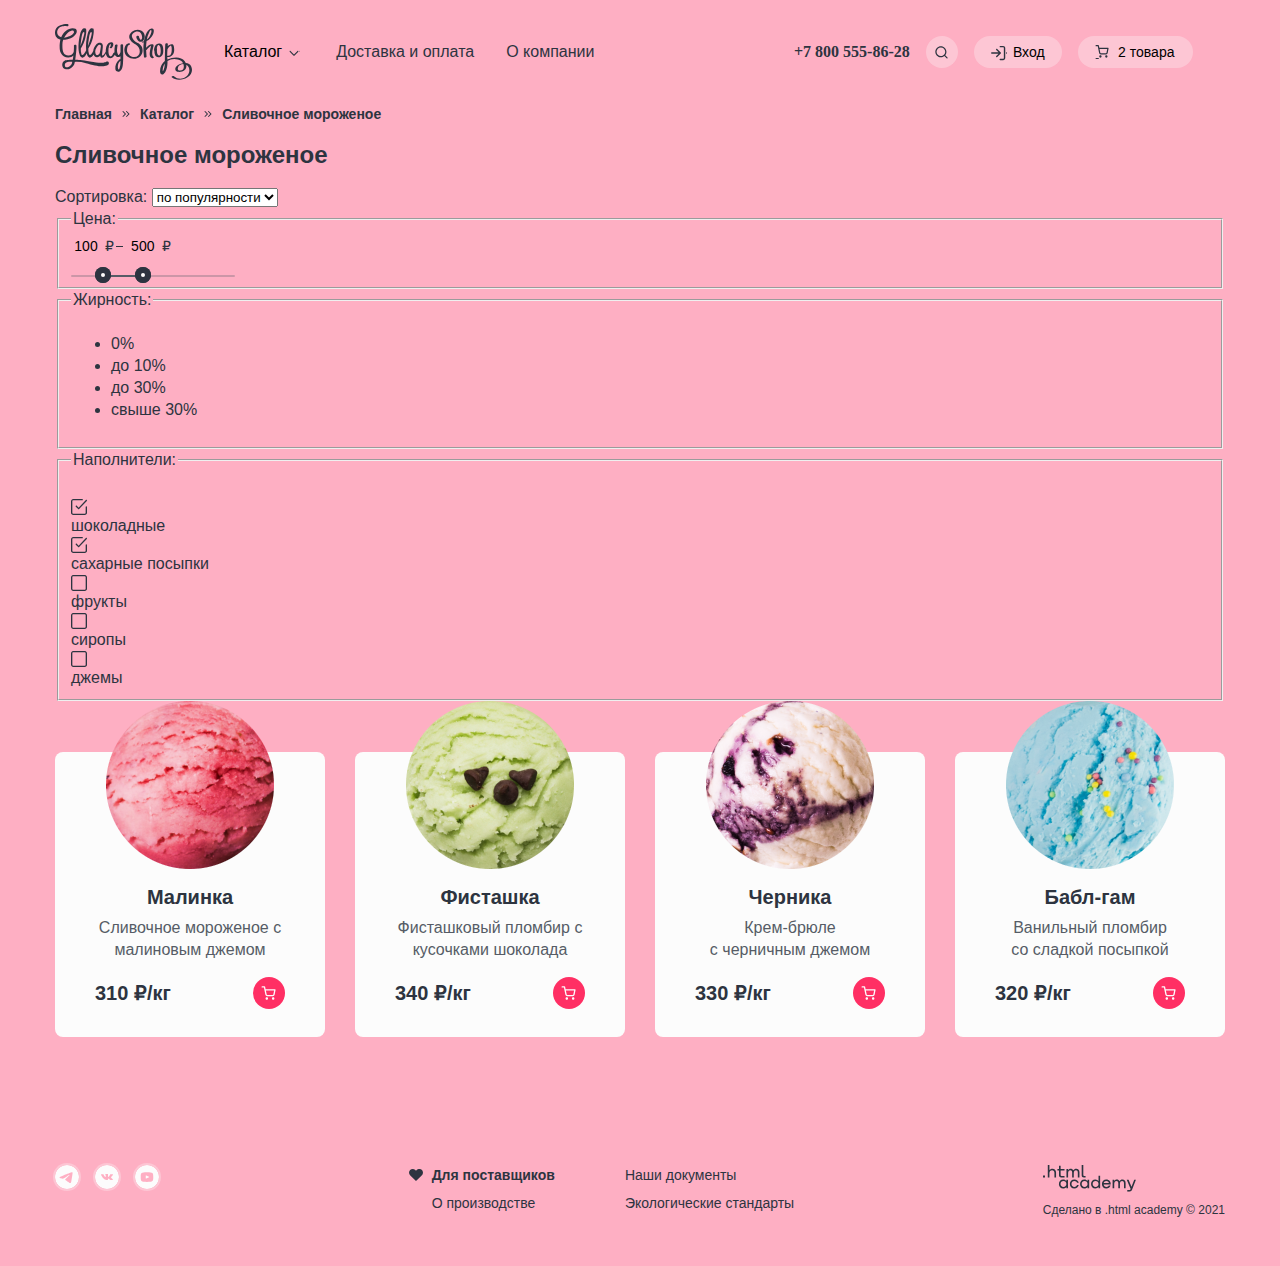
==== catalog.html @ fd3f973c "8.11.2023" ====
<!DOCTYPE html>
<html lang="ru">

  <head>
    <meta charset="utf-8">
    <meta name="viewport" content="width=device-width, initial-scale=1">
    <meta name="description" content="купить мороженое магазин мороженого">
    <meta name="keywords" content="купить мороженое в Санкт-Петербурге, купить мороженое онлайн">
    <link rel="stylesheet" href="./styles/styles.css">
    <link rel="icon" href="favicon.ico">
    <title>Gllacy Shop</title>
  </head>

  <body>
    <div class="page-container">
      <header class="page-header">
        <nav class="navigation">
          <a class="navigation-logo" href="index.html" aria-label="переход на главную страницу">
            <img class="logo-logo-image" src="./images/svg/logo.svg" width="137" height="56"
              alt="магазин мороженного Глейси.">
          </a>
          <ul class="navigation-list">
            <li class="navigation-item">
              <div class="catalog">
                <button class="button catalog-button" type="button">Каталог</button>
                <div class="popover-container catalog-container">
                  <h3 class="catalog-title">Новинки</h3>
                  <ul class="catalog-list">
                    <li class="catalog-item">
                      <a class="catalog-link" href="#">Сливочное</a>
                    </li>
                    <li class="catalog-item">
                      <a class="catalog-link" href="#">Щербеты</a>
                    </li>
                    <li class="catalog-item">
                      <a class="catalog-link" href="#">Фруктовый лед</a>
                    </li>
                    <li class="catalog-item">
                      <a class="catalog-link" href="#">Мелорин</a>
                    </li>
                  </ul>
                </div>
              </div>
            </li>
            <li class="navigation-item">
              <a class="navigation-link" href="#">Доставка и оплата</a>
            </li>
            <li class="navigation-item">
              <a class="navigation-link" href="#">О компании</a>
            </li>
          </ul>
        </nav>
        <div class="user-menu">
          <a class="user-phone-link" href="tel:+7800555-86-28">+7 800 555-86-28</a>
          <div class="user-item-search">
            <button class="button user-button-search" type="button" aria-label="Поиск"></button>
            <div class="popover-container search-container">
              <form class="search-form" action="https://echo.htmlacademy.ru/" method="get">
                <div class="search-form-wrapper">
                  <input class="search-input" type="search" name="search" placeholder="Поиск по сайту"
                    aria-label="Поиск по сайту" required>
                  <button class="button search-form-reset" type="reset"></button>
                </div>
              </form>
            </div>
          </div>
          <div class="user-item-login">
            <button class="button user-button-login" type="button" aria-label="Вход в личный кабинет">Вход</button>
            <div class="popover-container login-container">
              <h2 class="popover-title">Личный кабинет</h2>
              <form class="login-form" action="https://echo.htmlacademy.ru/" method="get">
                <input class="login-input login-mail" type="email" name="e-mail" placeholder="email@example.com"
                  aria-label="Адрес электронной почты" required>
                <input class="login-input login-password" type="password" name="password" aria-label="Введите пароль"
                  required>
                <button class="button button-primary is-loading" type="submit">Войти</button>
                <div class="login-link-wrapper">
                  <a class="login-link" href="#">Забыли пароль?</a>
                  <a class="login-link" href="#">Регистрация</a>
                </div>
              </form>
            </div>
          </div>
          <!--Для показа пустой корзины нужно заменить класс user-item-cart на user-item-cart-empty-->
          <div class="user-item-cart">
            <button class="button user-button-cart" type="button" aria-label="Корзина">2 товара</button>
            <div class="popover-container cart-container">
              <h2 class="popover-title">Корзина</h2>
              <ul class="cart-list">
                <li class="cart-item">
                  <a class="cart-link" href="#">
                    <img class="cart-image" src="./images/content/cart-malink.png" width="46" height="46"
                      alt="мороженое Малинка.">
                  </a>
                  <div class="product-wrapper">
                    <a class="cart-link" href="#">
                      <h3 class="cart-title">Малинка</h3>
                    </a>
                    <span class="cart-property">1 кг х 310 ₽</span>
                  </div>
                  <span class="cart-price">310 ₽</span>
                  <button class="button cart-button" type="button" aria-label="Удалить товар из корзины">
                    <img src="./images/svg/icon-cross.svg" width="16" height="16" alt="Удалить товар из корзины">
                  </button>
                </li>
                <li class="cart-item">
                  <a class="cart-link" href="#">
                    <img class="cart-image" src="./images/content/cart-babl-gam.png" width="46" height="46"
                      alt="мороженое Бабл-гам.">
                  </a>
                  <div class="product-wrapper">
                    <a class="cart-link" href="#">
                      <h3 class="cart-title">Бабл-гам</h3>
                    </a>
                    <span class="cart-property">1,5 кг х 320 ₽</span>
                  </div>
                  <span class="cart-price">480 ₽</span>
                  <button class="button cart-button" type="button" aria-label="Удалить товар из корзины">
                    <img src="./images/svg/icon-cross.svg" width="16" height="16" alt="Удалить товар из корзины">
                  </button>
                </li>
              </ul>
              <div class="cart-ordering-wrapper">
                <button class="button button-primary" type="submit">Оформить заказ</button>
                <span class="cart-price">Итого: 790 ₽</span>
              </div>
            </div>
            <div class="popover-container cart-container-empty">
              <h3 class="popover-title">Ваша корзина пока<br>пуста</h3>
            </div>
          </div>
        </div>
      </header>
      <main class="main-catalog">
        <h1 class="visually-hidden">Добро пожаловать в каталог интернет-магазинa натурального мороженного "Gllacy".</h1>
        <section class="page-head">
          <ol class="breadcrumbs">
            <li class="breadcrumbs-item">
              <a class="breadcrumbs-link" href="#">Главная</a>
            </li>
            <li class="breadcrumbs-item">
              <a class="breadcrumbs-link" href="#">Каталог</a>
            </li>
            <li class="breadcrumbs-item breadcrumbs-active">
              <a class="breadcrumbs-link" href="#">Сливочное мороженое</a>
            </li>
          </ol>
          <h2 class="head-title">Сливочное мороженое</h2>
        </section>
        <section class=" catalog-filter">
          <div class="sorting-container">
            <label>Сортировка:
              <select class="select-control" name="sorting" aria-label="Сортировка">
                <option value="popular">по популярности</option>
              </select>
            </label>
          </div>
          <form class="filter-form" action="https://echo.htmlacademy.ru" method="get">
            <fieldset class="catalog-filter-group">
              <legend class="catalog-filter-title">Цена:</legend>
              <div class="range-wrapper-inputs">
                <label class="catalog-filter-label">
                  <input class="range-input" type="number" value="100" name="min-price">
                  ₽
                </label>
                <label class="catalog-filter-label">
                  <input class="range-input" type="number" value="500" name="max-price">
                  ₽
                </label>
              </div>
              <div class="range">
                <div class="range-scale">
                  <div class="range-bar" style="left: 24px; width: 56px;">
                    <button class="range-toggle toggle-min" type="button">
                      <span class="visually-hidden">Изменить минимальную цену.</span>
                    </button>
                    <button class="range-toggle toggle-max" type="button">
                      <span class="visually-hidden">Изменить максимальную цену.</span>
                    </button>
                  </div>
                </div>
              </div>
            </fieldset>
            <fieldset class="catalog-filter-group">
              <legend class="catalog-filter-title">Жирность:</legend>
              <ul class="catalog-filter-list">
                <li class="catalog-filter-item">
                  <label class="control">
                    <input class="control-input visually-hidden" type="radio" name="fat content" value="0%" checked>
                    <span class="control-mark"></span>
                    <span class="control-label">0%</span>
                  </label>
                </li>
                <li class="catalog-filter-item">
                  <label class="control">
                    <input class="control-input visually-hidden" type="radio" name="fat content" value="0%" checked>
                    <span class="control-mark"></span>
                    <span class="control-label">до 10%</span>
                  </label>
                </li>
                <li class="catalog-filter-item">
                  <label class="control">
                    <input class="control-input visually-hidden" type="radio" name="fat content" value="0%" checked>
                    <span class="control-mark"></span>
                    <span class="control-label">до 30%</span>
                  </label>
                </li>
                <li class="catalog-filter-item">
                  <label class="control">
                    <input class="control-input visually-hidden" type="radio" name="fat content" value="0%" checked>
                    <span class="control-mark"></span>
                    <span class="control-label">свыше 30%</span>
                  </label>
                </li>
              </ul>
            </fieldset>
            <fieldset class="catalog-filter-group">
              <legend class="catalog-filter-title">Наполнители:</legend>
              <label clacc="chek">
                <input class="chek-input" type="checkbox" name="fillers" value="chocolate" checked></itput>
                <span class="chek-box"></span>
                шоколадные
              </label>
              <label clacc="chek">
                <input class="chek-input" type="checkbox" name="fillers" value="sugar sprinkles" checked></itput>
                <span class="chek-box"></span>
                сахарные посыпки
              </label>
              <label clacc="chek">
                <input class="chek-input" type="checkbox" name="fillers" value="fruits"></itput>
                <span class="chek-box"></span>
                фрукты
              </label>
              <label clacc="chek">
                <input class="chek-input" type="checkbox" name="fillers" value="syrups"></itput>
                <span class="chek-box"></span>
                сиропы
              </label>
              <label clacc="chek">
                <input class="chek-input" type="checkbox" name="fillers" value="jams"></itput>
                <span class="chek-box"></span>
                джемы
              </label>
            </fieldset>
          </form>
        </section>
        <section class="goods section-main">
          <h2 class="visually-hidden">Попробуйте вкусы нашего мороженого</h2>
          <ul class="goods-list">
            <li class="goods-item">
              <img class="goods-img" src="./images/content/goods/goods-malinka.png" width="168" height="168"
                alt="Мороженое с малиновым джемом">
              <h3 class="goods-title">Малинка</h3>
              <p class="goods-description">Сливочное мороженое с малиновым джемом</p>
              <div class="cards-price-wrapper">
                <span class="cards-price">310 ₽/кг</span>
                <button class="button button-cards"></button>
              </div>
            </li>
            <li class="goods-item">
              <img class="goods-img" src="./images/content/goods/goods-fistashka.png" alt="мороженое Фисташка">
              <h3 class="goods-title">Фисташка</h3>
              <p class="goods-description">Фисташковый пломбир с кусочками шоколада</p>
              <div class="cards-price-wrapper">
                <span class="cards-price">340 ₽/кг</span>
                <button class="button button-cards"></button>
              </div>
            </li>
            <li class="goods-item">
              <img class="goods-img" src="./images/content/goods/goods-сhernika.png" width="168" height="168"
                alt="мороженое с черничным джемом">
              <h3 class="goods-title">Черника</h3>
              <p class="goods-description">Крем-брюле с&nbsp;черничным джемом</p>
              <div class="cards-price-wrapper">
                <span class="cards-price">330 ₽/кг</span>
                <button class="button button-cards"></button>
              </div>
            </li>
            <li class="goods-item">
              <img class="goods-img" src="./images/content/goods/goods-babl-gam.png" width="168" height="168"
                alt="Мороженое  Бабл-гам">
              <h3 class="goods-title">Бабл-гам</h3>
              <p class="goods-description">Ванильный пломбир со&nbsp;сладкой посыпкой</p>
              <div class="cards-price-wrapper">
                <span class="cards-price">320 ₽/кг</span>
                <button class="button button-cards"></button>
              </div>
            </li>
          </ul>
        </section>
      </main>
      <footer class="page-footer">
        <ul class="slider-socials-list socials">
          <li class="slider-socials-item">
            <a class="socials-link socials-link-tg" href="https://t.me/htmlacademy" aria-label="Наш телеграмм"></a>
          </li>
          <li class="slider-socials-item">
            <a class="socials-link socials-link-vk" href="https://vk.com/htmlacademy" aria-label="Вконтакте"></a>
          </li>
          <li class="slider-socials-item">
            <a class="socials-link socials-link-yt" href="https://www.youtube.com/user/htmlacademyru"
              aria-label="Ютуб"></a>
          </li>
        </ul>
        <div class="footer-menu">
          <h3 class="footer-menu-title">Для поставщиков</h3>
          <a class="footer-menu-link" href="#">Наши документы</a>
          <a class="footer-menu-link" href="#">О производстве</a>
          <a class="footer-menu-link" href="#">Экологические стандарты</a>
        </div>
        <div class="development">
          <a class="development-logo-link" href="#">
            <img src="./images/svg/logo-htmlacademy.svg" width="93" height="27" alt="Сделано в html academy">
          </a>
          <span class="development-text">Сделано в .html academy © 2021</span>
        </div>
      </footer>
    </div>
    <script src="./js/index.js"></script>
  </body>

</html>
---- styles/styles.css ----
@font-face {
 font-family: "Inter";
 font-style: normal;
 font-weight: 400;
 src: url("../fonts/inter-400.woff2") format("woff2");
 font-display: swap;
}

@font-face {
 font-family: "Inter";
 font-style: normal;
 font-weight: 700;
 src: url("../fonts/inter-700.woff2") format("woff2");
 font-display: swap;
}

@font-face {
 font-family: "Inter";
 font-style: normal;
 font-weight: 900;
 src: url("../fonts/inter-900.woff2") format("woff2");
 font-display: swap;
}

html {
 height: 100%;
}

*,
*::before,
*::after {
  box-sizing: border-box;
}

.visually-hidden {
  position: absolute;
  width: 1px;
  height: 1px;
  margin: -1px;
  border: 0;
  padding: 0;
  white-space: nowrap;
  clip-path: inset(100%);
  clip: rect(0 0 0 0);
  overflow: hidden;
}

body {
 margin: 0;
 display: flex;
 flex-direction: column;
 min-height: 100%;
 font-family: "Inter", sans-serif;
 font-size: 16px;
 line-height: 22px;
 background-color: #feafc3;
 color: #2d3440;
}

.page-container {
  flex-grow: 1;
  width: 1170px;
  margin: 0 auto;
}

.button {
  background-color: transparent;
  border: none;
  padding: 0;
  font-family: inherit;
  cursor: pointer;
  text-decoration: none;
}

.button-primary {
  display: block;
  font-size: 16px;
  font-weight: 700;
  line-height: 20px;
  color:#FCFCFC;
  text-align: center;
  padding: 12px 32px;
  outline: 4px solid rgba(255,47,100,0.30);
  border-radius: 26px;
  background-color: #FF2F64;
  transition: color 0.3s ease, background-color 0.3s ease, outline 0.3s ease;
}

.button-primary:hover {
  color: #2D3440;
  background-color: #fcfcfc;
  outline: 4px solid#FF2F64;
}

.button-primary:focus {
  color: #FCFCFC;
  background-color: #FF2F64;
  outline: 2px solid#2d3440;

}

.button-primary:active {
  color: #FCFCFC;
  background-color: #FEAFC3;
  outline: 2px solid#2d3440;
}

.button-primary:disabled {
  cursor: default;
  color: #565C66;
  background-color: #B9B9B9;
  outline: 4px solid rgba(185, 185, 185, 0.30);
}

.button.is-loading {
  display: flex;
  align-items: center;
  gap: 8px;
}

.button-primary.is-loading::after {
  content: "";
  display: block;
  width: 14px;
  height: 14px;
  border: 2px solid rgba(252, 252, 252, 0.25);
  border-bottom-color: white;
  border-radius: 50%;
  animation-name: loader;
  animation-duration: 1s;
  animation-iteration-count: infinite;
  animation-timing-function: linear;
}

@keyframes loader {
  0% {
    transform: rotate(0deg);
  }

  100% {
    transform: rotate(360deg);
  }
}

.button-secondary {
  display: inline-flex;
  font-size: 16px;
  font-weight: 700;
  line-height: 20px;
  color: rgba(45, 52, 64, 1);
  text-align: center;
  padding: 12px 32px;
  outline: 4px solid rgba(252, 252, 252, 0.40);
  border-radius: 26px;
  background-color: #fcfcfc;
  transition: background-color 0.3s ease, outline 0.3s ease, color 0.3s ease;
}

.button-secondary:hover {
  background-color: rgba(252, 252, 252, 0.40);
  outline: 4px solid #fcfcfc;
}

.button-secondary:focus {
  background-color: rgba(252, 252, 252, 0.50);
  outline: 2px solid #2D3440;
}

.button-secondary:active {
  color: #2D3440;
  background-color: #FCFCFC;
  outline: 2px solid #2D3440;
}

.button-secondary:disabled {
  color: #B9B9B9;
  background-color: #E7E7E7;
  outline: 4px solid rgba(252, 252, 252, 0.40);
}

.button-secondary.is-loading::after {
  content: "";
  display: block;
  width: 14px;
  height: 14px;
  border: 2px solid rgba(36, 36, 36, 0.24);
  border-bottom-color: #242424;
  border-radius: 50%;
  animation-name: loader;
  animation-duration: 1s;
  animation-iteration-count: infinite;
  animation-timing-function: linear;
}

.form-input {
  padding: 16px 14px;
  font-size: 16px;
  font-family: "Inter", sans-serif;
  line-height: 20px;
  border: none;
  box-shadow: 0 0 0 1px #B9B9B9;
  border-radius: 4px;
  background-color: #ffffff;
}

.form-input::placeholder {
  color: #B9B9B9;
  opacity: 1;
}

.form-input:hover {
  box-shadow: 0 0 0 1px #2d3440;
}

.form-input:focus {
  box-shadow: 0 0 0 2px #2d3440;
  outline: none;
}

.form-input:desablet {
  box-shadow: 0 0 0 2px #b9b9b9;
  background-color: #e7e7e7;
}

.is-invalid.form-input {
  box-shadow: 0 0 0 1px #ea5454;
}

.is-invalid.form-input:hover {
  box-shadow: 0 0 0 2px #ea5454;
}

/*шапка*/

.page-header {
  display: flex;
  justify-content: space-between;
  gap: 40px;
  align-items: center;
  padding: 24px 0;

}

/*навигация*/

.navigation {
  display: flex;
  align-items: center;
}

.navigation-logo {
  display: flex;
  margin-right: 16px;
  transition: opacity 0.3s ease;
}

.navigation-logo:hover {
  opacity: 0.6;
}

.navigation-logo:focus-visible {
  opacity: 0.6;
}

.navigation-logo:active {
  opacity: 0.3;
}

.navigation-list {
 margin: 0;
 padding: 0;
 list-style-type: none;
 display: flex;
 flex-wrap: wrap;
 min-width: 460px;

}

.navigation-link {
 display: flex;
 padding: 8px 16px;
 border-radius: 30px;
 line-height: 20px;
 text-decoration: none;
 color: #2d3440;
 transition: background-color 0.3s ease;
}

.navigation-link:hover,
.catalog-button:hover {
  background-color: rgba(252, 252, 252, 0.5);
}

.navigation-link:active,
.catalog-button:active {
  background-color: #fcfcfc;
}

.navigation-link:focus-visible,
.catalog-button:focus-visible {
  background-color: rgba(252, 252, 252, 0.5);
  box-shadow: inset 0 0 0 2px #2D3440;
  outline: none;
}

/*пользовательское меню*/

.user-menu {
  display: flex;
  flex-wrap: wrap;
  gap: 16px;
  align-items: center;
  min-width: 431px;
}

.user-phone-link {
 padding: 6px 0 6px 0;
 font-family: 'Inter';
 font-style: normal;
 font-weight: 700;
 font-size: 16px;
 line-height: 20px;
 color: #2d3440;
 text-decoration: none;
 transition: opacity 0.3s ease;
}

.user-phone-link:hover {
  opacity: 0.6;
}

.user-phone-link:focus-visible {
  opacity: 0.6;
}

.user-phone-link:active {
  opacity: 0.3;
}

/*состояния кнопок в шапке*/

.user-button-search:hover,
.user-button-login:hover,
.user-button-cart:hover {
  background-color: rgba(252, 252, 252, 0.5);
}

.user-button-search:focus-visible,
.user-button-login:focus-visible,
.user-button-cart:focus-visible {
  outline: none;
  background-color: #fcfcfc;
}

.user-button-search:active,
.user-button-login:active,
.user-button-cart:active {
  background-color: rgba(252, 252, 252, 0.5);
  box-shadow: inset 0 0 0 2px #2d3440;
}

/*каталог*/

.catalog-button {
  font-weight: 400;
  font-size: 16px;
  line-height: 20px;
  padding: 8px 38px 8px 16px;
  position: relative;
  border-radius: 30px;
  transition: background-color 0.3s ease, color 0.3s ease, opacity 0.3s ease;
}

.catalog-button::after {
  content: "";
  width: 11px;
  height: 6px;
  margin-left: 8px;
  position: absolute;
  mask: url("../images/svg/icon-arrow.svg");
  -webkit-mask: url("../images/svg/icon-arrow.svg");
  mask-size: contain;
  -webkit-mask-size: contain;
  background-color: #2d3440;
  top: 16px;
  right: 20px;
  transition: background-color 0.3s ease, transform 0.3s ease;
}

.catalog:focus-within .catalog-container {
  display: block;
}

.catalog:focus-within .catalog-button:not(:focus-visible) {
  background-color: #ff4a78;
  color: #fcfcfc;
}

.catalog:focus-within .catalog-button:not(:focus-visible):hover {
  opacity: 0.6;
}

.catalog:focus-within .catalog-button:not(:focus-visible)::after {
  background-color: #fcfcfc;
}

.catalog:focus-within .catalog-button::after {
  transform: rotate(180deg);
}

.catalog-container {
  min-width: 135px;
  padding: 8px 0 8px 0;
  display: flex;
  flex-direction: column;
  left: 0;
}

.catalog-list {
  margin: 0;
  margin-top: 4px;
  list-style-type: none;
  padding: 0;

}

.catalog-title {
  display: flex;
  margin: 0 16px;
  padding: 8px 0 12px 0;
  border-bottom: 1px solid #B9B9B9;
  font-size: 14px;
  font-weight: 700;
  line-height: 20px;
}

.catalog-link {
  display: block;
  font-size: 14px;
  line-height: 20px;
  color: #2d3440;
  text-decoration: none;
  padding: 6px 14px;
  transition: background-color 0.3s ease;
}

.catalog-link:hover {
  background-color: #FFCBD8;
}

.catalog-link:active {
  background-color: #f7799f;
}

.catalog-link.current {
  background-color: #FF4A78;
}


/*поповер*/

.catalog,
.user-item-search,
.user-item-login,
.user-item-cart {
  position: relative;
}

.popover-container {
  display: none;
  position: absolute;
  right: 0;
  bottom: 0;
  transform: translateY(calc(100% + 8px));
  background-color: #fcfcfc;
  border-radius: 4px;
  box-shadow: 0 8px 16px rgba(45, 52, 64, 0.12);
  z-index: 2;
}

.popover-title {
 font-weight: 700;
 font-size: 24px;
 line-height: 30px;
 margin: 0;
 margin-bottom: 32px;
 grid-area: title;
}

/*поиск*/

.search-container {
  min-width: 356px;
  padding: 24px 16px;
}

.user-button-search {
  min-width: 32px;
  min-height: 32px;
  display: flex;
  align-items: center;
  justify-content: center;
  border-radius: 27px;
  padding: 8px;
  background-color: rgba(252, 252, 252, 0.3);
  position: relative;
  transition: background-color 0.3s ease;
}

.user-button-search::after {
  content: "";
  width: 13px;
  height: 13px;
  position: absolute;
  mask: url("../images/svg/icon-search.svg");
  -webkit-mask: url("../images/svg/icon-search.svg");
  mask-size: contain;
  -webkit-mask-size: contain;
  background-color: #2d3440;
  transition: background-color 0.3s ease;
}

.user-item-search:focus-within .search-container {
  display: block;
}

.user-item-search:focus-within .user-button-search:not(:focus-visible) {
  background-color: #ff4a78;
}

.user-item-search:focus-within .user-button-search:not(:focus-visible)::after {
  background-color: #fcfcfc;
}

.search-input {
  width: 324px;
  padding: 16px 14px;
  font-size: 16px;
  font-family: "Inter", sans-serif;
  line-height: 20px;
  border: 1px solid #B9B9B9;
  border-radius: 4px;
  background-color: #ffffff;
}

.search-input::placeholder {
  color: #B9B9B9;
  opacity: 1;
}

.search-input::-webkit-search-decoration,
.search-input::-webkit-search-cancel-button,
.search-input::-webkit-search-results-button,
.search-input::-webkit-search-results-decoration {
  display: none;
}

.search-form-wrapper {
  position: relative;
}

.search-form-reset {
  position: absolute;
  transform: translateY(-50%);
  top: 50%;
  right: 13px;
  width: 16px;
  height: 16px;
  background-image: url("../images/svg/icon-cross.svg");
  background-position: center;
  background-repeat: no-repeat;
}

.search-form-reset:hover {
  opacity: 0.6;
}

/*личный кабинет*/

.login-container {
  padding: 48px;
  padding-top: 52px;
  min-width: 420px;
}

.login-link {
 font-family: 'Inter';
 font-style: normal;
 font-weight: 400;
 font-size: 14px;
 line-height: 20px;
 color: #2d3440;
 text-decoration: solid #2d3440;
}

.user-button-login {
  width: 88px;
  padding: 6px 16px 6px 38px;
  background-color: rgba(252, 252, 252, 0.3);
  border-radius: 30px;
  font-size: 14px;
  line-height: 20px;
  position: relative;
  transition: background-color 0.3s ease, color 0.3s ease;
  grid-area: button;
}

.user-button-login::before {
  content: "";
  width: 16px;
  height: 16px;
  margin-right: 6px;
  position: absolute;
  top: 9px;
  left: 17px;
  mask: url("../images/svg/icon-login.svg");
  -webkit-mask: url("../images/svg/icon-login.svg") ;
  mask-size: contain;
  -webkit-mask-size: contain;
  background-color: #2d3440;
  transition: background-color 0.3s ease;
}

.user-item-login:focus-within .login-container {
  display: block;
}

.user-item-login:focus-within .user-button-login:not(:focus-visible) {
  background-color: #ff4a78;
  color: #fcfcfc;
}

.user-item-login:focus-within .user-button-login:not(:focus-visible)::before {
  background-color: #fcfcfc;
}

.login-form {
  display: flex;
  flex-wrap: wrap;
}

.login-input {
  width: 324px;
  padding: 16px 14px;
  font-size: 16px;
  font-family: "Inter", sans-serif;
  line-height: 20px;
  border: 1px solid #B9B9B9;
  border-radius: 4px;
  background-color: #ffffff;
}

.login-link-wrapper {
  display: flex;
  flex-direction: column;
  gap: 4px;
  margin-left: 23px;
}

.login-mail {
  margin-bottom: 16px;
}

.login-password {
  margin-bottom: 32px;
}

/*корзина*/

.cart-container {
  min-width: 441px;
  padding: 48px;
}

.cart-list {
  padding: 0;
  margin: 0;
  margin-bottom: 32px;
  list-style-type: none;
  display: flex;
  flex-direction: column;
  gap: 24px;
}

.cart-item {
  display: flex;
  align-items: center;
  gap: 16px;
}

.cart-link {
  text-decoration: none;
}

.cart-title {
  color: #2D3440;
  font-size: 18px;
  font-weight: 700;
  line-height: 22px;
  margin: 0;
}

.product-wrapper {
  display: flex;
  flex-direction: column;
  gap: 4px;
}

.cart-property {
  font-size: 14px;
  line-height: 20px;
  color: #B9B9B9;
}

.cart-price {
  font-size: 18px;
  font-weight: 700;
  line-height: 22px;
  color: #2D3440;
  margin-left: auto;
}

.cart-button {
  margin-left: auto;
}

.cart-ordering-wrapper {
  display: flex;
  gap: 30px;
  align-items: baseline;
  padding-top: 32px;
  border-top: 1px solid#E7E7E7;
}

.user-button-cart {
  width: 115px;
  padding: 6px 16px 6px 38px;
  background-color: rgba(252, 252, 252, 0.3);
  border-radius: 30px;
  font-size: 14px;
  line-height: 20px;
  position: relative;
  transition: background-color 0.3s ease, color 0.3s ease;
}

.user-button-cart::before {
  content: "";
  width: 14px;
  height: 14px;
  margin-right: 6px;
  position: absolute;
  top: 9px;
  left: 17px;
  mask: url("../images/svg/icon-cart.svg");
  -webkit-mask: url("../images/svg/icon-cart.svg");
  mask-size: contain;
  -webkit-mask-size: contain;
  background-color: #2d3440;
  transition: background-color 0.3s ease;
}

.user-item-cart:focus-within .cart-container {
  display: block;
}

.user-item-cart:focus-within .user-button-cart:not(:focus-visible) {
  background-color: #ff4a78;
  color: #fcfcfc;
}

.user-item-cart:focus-within .user-button-cart:not(:focus-visible)::before {
  background-color: #fcfcfc;
}

 /*корзина пуста*/

.cart-container-empty {
  width: 288px;
  padding: 40px 20px;
  text-align: center;

}

.user-item-cart-empty:focus-within .cart-container-empty {
  display: block;
}

.user-item-cart-empty:focus-within .user-button-cart:not(:focus-visible) {
  background-color: #ff4a78;
  color: #fcfcfc;
}

.user-item-cart-empty:focus-within .user-button-cart:not(:focus-visible)::before {
  background-color: #fcfcfc;
}

/* слайдер */

.section-main {
  margin-bottom: 80px;
}

.slider {
  position: relative;
}

.slider-controls-list {
  margin: 0;
  padding: 0;
  list-style-type: none;
  position: absolute;
  top: 250px;
  left: 513px;
  display: flex;
  justify-content: space-between;
  width: 350px;
}

.button-control {
  display: flex;
  align-items: center;
  justify-content: center;
  width: 40px;
  height: 40px;
  border: 2px solid #fcfcfc;
  border-radius: 50%;
  background-color: rgba(252, 252, 252, 0.30);
  position: relative;
  transition: background-color 0.3s ease, border-color 0.3s ease;
}

.button-control-right::after,
.button-control-left::after {
  position: absolute;
  content: "";
  width: 16px;
  height: 16px;
  mask: url("../images/svg/arrow-right.svg");
  -webkit-mask: url("../images/svg/arrow-right.svg");
  background-color: #FCFCFC;
  transition: background-color 0.3s ease;
}


.button-control-left::after {
  transform: rotate(180deg);
}

.button-control:hover {
  background-color: #fcfcfc;
}

.button-control:hover::after {
  background-color: #2d3440;
}

.button-control:focus-visible {
  background-color: rgba(252, 252, 252, 0.30);
  border-color: #2d3440;
  outline: none;
}

.button-control:focus-visible::after {
  background-color: #2d3440;
}

.button-control:active {
  background-color: rgba(252, 252, 252, 0.50);
  border-color: rgba(252, 252, 252, 0.50);
}

.button-control:active::after {
  background-color: #2d3440;
}

.button-control:disabled {
  background-color: rgba(252, 252, 252, 0.30);
  opacity: 0.4;
  pointer-events: none;
}


.slider-list {
  margin: 0;
  padding: 0;
  list-style-type: none;
  display: flex;
  gap: 40px;
  overflow: hidden;
}

.slider-item {
  width: 100px;
  display: grid;
  opacity: 0.4;
  flex-shrink: 0;
}


.is-active.slider-item {
  grid-template-columns: 525px 327px;
  width: 852px;
  order: -1;
  opacity: 1;

}

.slider-content {
  padding: 136px 23px 126px 70px;
  display: none;
}

.is-active .slider-content {
  display: block;
}

.slider-title {
  margin: 0;
  margin-bottom: 24px;
  font-size: 36px;
  font-weight: 900;
  line-height: 46px;
}

.slider-text {
  margin: 0;
  margin-bottom: 48px;
}

.slider-image {
  position: relative;
  align-self: center;
  display: flex;
}

.is-active .slider-image {
  align-self: flex-start;

}

.slider-image img {
  max-width: 100%;
  height: auto;
}

.is-active .slider-image img {
  max-width: 100%;
  height: 507px;
}

.slider-image::before {
  position: absolute;
  top: 50%;
  left: 50%;
  transform: translate(-50%, -50%);
  content: "";
  width: 100px;
  height: 100px;
  border-radius: 50%;
  background-color: rgba(252, 252, 252, 0.3);
  z-index: -1;
}

.is-active .slider-image::before {
  width: 312px;
  height: 312px;
}

.slider-footer {
  display: flex;
  justify-content: space-between;
}

.slider-socials-list {
  margin: 0;
  padding: 0;
  list-style-type: none;
  display: flex;
  flex-wrap: wrap;
  gap: 10px 16px;
  width: 104px;
}

.socials-link {
  display: flex;
  border-radius: 50%;
  align-items: center;
  justify-content: center;
  width: 24px;
  height: 24px;
  position: relative;
  box-shadow: 0 0 0 2px rgba(252, 252, 252, 0.30);
  transition: box-shadov 0.3s ease, opacity 0.3s ease;
}

.socials-link:focus-visible {
  outline: none;
  box-shadow: 0 0 0 2px #2d3440;
}

.socials-link:active {
  opacity: 0.4;
}

.socials-link::after {
  position: absolute;
  border-radius: 50%;
  content: "";
  width: 22px;
  height: 22px;
  background-color: #2d3440;
  z-index: -1;
  opacity: 0;
  transition: opacity 0.3s ease;
}

.socials-link:hover::after {
  opacity: 1;
}

.socials-link:focus-visible::after {
  opacity: 1;
}

.socials-link:active::after {
  opacity: 0.4;
}


.socials-link::before {
  position: absolute;
  content: "";
  width: 24px;
  height: 24px;
  background-position: center;
  border-radius: 50%;
}

.socials-link-tg::before {
  background-image: url("../images/social/icon-tg.svg");
}

.socials-link-vk::before {
  background-image: url("../images/social/icon-vk.svg");
}

.socials-link-yt::before {
  background-image: url("../images/social/icon-yt.svg ");
}

.pagination-list {
  margin: 0;
  padding: 0;
  list-style-type: none;
  min-width: 52px;
  display: flex;
  gap: 8px;
}

.button-pagination {
  width: 12px;
  height: 12px;
  border-radius: 50%;
  background-color: rgba(252, 252, 252, 0.3);
  box-shadow: inset 0 0 0 1px transparent;
  transition: box-shadow 0.3s ease, background-color 0.3s ease;
}

.button-pagination:hover {
  box-shadow: inset 0 0 0 1px #fcfcfc;
}

.button-pagination:focus-visible {
  box-shadow: inset 0 0 0 1px #2D3440;
  outline: none;
}

.button-pagination:active {
  background-color: rgba(252, 252, 252, 0.5);
  box-shadow: inset 0 0 0 1px rgba(252, 252, 252, 0.5);
}


.button-pagination-current {
  background-color: rgba(252, 252, 252, 1);
  box-shadow: inset 0 0 0 1px rgba(252, 252, 252, 1);
}

/*banners*/

.banners {
  margin-bottom: 80px;
}

.section-title {
  font-size: 32px;
  font-weight: 900;
  line-height: 46px;
  text-align: center;
  margin: 0;
  margin-bottom: 55px;
}

.banners-list {
  margin: 0;
  padding: 0;
  list-style-type: none;
  display: grid;
  grid-template-columns: 1fr 1fr;
  gap: 30px;
}

.banners-item {
  display: flex;
  flex-direction: column;
  align-items: flex-start;
  gap: 28px;
  border-radius: 16px;
  background-color: #F79;
  padding: 36px 220px 36px 36px;
  position: relative;
}

.banners-title {
  margin: 0;
}

.banners-description {
  margin: 0;
}

.banners-link {
  margin-top: auto;

}

.banners-image-self {
  position: absolute;
  bottom: 0;
  right: 0;

}

/*goods*/

.goods {
  margin-bottom: 80px;
}

.goods-list {
  list-style-type: none;
  margin: 0;
  padding: 0;
  display: grid;
  grid-template-columns: repeat(4, 1fr);
  column-gap: 30px;
  row-gap: 40px;
}

.goods-item {
  display: flex;
  flex-direction: column;
  align-items: center;
  position: relative;
  z-index: 1;
  border-radius: 8px;
  padding: 0 40px 28px 40px;
}

.goods-item::before {
  content: "";
  width: 100%;
  height: calc(100% - 51px);
  background-color: #fcfcfc;
  position: absolute;
  left: 0;
  bottom: 0;
  z-index: -1;
  border-radius: 8px;
}

.goods-img {
  margin-bottom: 16px;
}

.goods-title {
  font-size: 20px;
  font-weight: 700;
  line-height: 24px;
  text-align: center;
  margin: 0;
  margin-bottom: 8px;
}

.goods-description {
  margin: 0;
  margin-bottom: 16px;
  color: #565C66;
  text-align: center;
}

.cards-price-wrapper {
  display: flex;
  align-items: center;
  justify-content: space-between;
  width: 100%;
  margin-top: auto;
  gap: 20px;
}

.cards-price {
  font-size: 20px;
  font-weight: 700;
  line-height: 24px;
}

.button-cards {
  min-width: 32px;
  min-height: 32px;
  display: flex;
  align-items: center;
  justify-content: center;
  border-radius: 26px;
  background-color: #FF2F64;
  box-shadow: inset 0 0 0 2px transparent;
  position: relative;
  transition: background-color 0.3s ease, box-shadow 0.3s ease;
}

.button-cards::after {
  position: absolute;
  content: "";
  width: 16px;
  height: 16px;
  mask: url("../images/svg/button-cart.svg");
  -webkit-mask: url("../images/svg/button-cart.svg");
  mask-size: contain;
  -webkit-mask-size: contain;
  background-color: #fcfcfc;
  transition: background-color 0.3s ease;
}

.button-cards:hover {
  background-color: rgba(252, 252, 252, 0.30);
  box-shadow: inset 0 0 0 2px #ff2f64;
}

.button-cards:hover::after,
.button-cards:active::after {
  background-color: #2d3440;
}

.button-cards:focus-visible {
  background-color: #ff2f64;
  box-shadow: inset 0 0 0 2px #2d3440;
  outline: none;
}

.button-cards:active {
  box-shadow: inset 0 0 0 2px #ff2f64;
  background-color: #FFCBD8;
}

.button-cards:disabled {
  background-color: #B9B9B9;
  pointer-events: none;
}

.button-cards:disabled::after {
  background-color: #565C66;
}

/*about*/

.about {
  background-image: url("../images/background/about.png");
  padding: 24px;
  background-size: cover;
  background-repeat: no-repeat;
  border-radius: 16px;
}

.about-wrapper {
  padding: 56px 40px;
  border-radius: 16px;
  background-color: #ffffff;
}

.about-list {
  width: 100%;
  margin: 0;
  padding: 0;
  list-style-type: none;
  display: grid;
  grid-template-columns: 1fr 1fr;
  column-gap: 32px;
  row-gap: 40px;
}

@media (max-width: 767px){
  .about-list {
    grid-template-columns: 1fr;
  }
}

.about-item {
  display: grid;
  grid-template-columns: 48px 1fr;
  gap: 16px;
}

.about-description {
  display: block;
  margin: 0;
  color: #565C66;
  font-weight: 400;
}

.about-item::before {
  display: block;
  content: "";
  width: 48px;
  height: 48px;
  background-size: contain;
  background-repeat: no-repeat;
}

.about-ice-cream::before {
  background-image: url("../images/svg/about-icon-ice-cream.svg");
}

.about-cow::before {
  background-image: url("../images/svg/about-icon-cow.svg");
}

.about-tree-leaf::before {
  background-image: url("../images/svg/about-icon-tree-leaf.svg");
}

.about-thermometer::before {
  background-image: url("../images/svg/about-icon-thermometer.svg");
}

/*subscription-news*/

.subscription-news {
  display: grid;
  grid-template-columns: 1fr 1fr;
  gap: 30px;
}

.news {
  padding: 32px 235px 67px 32px;
  border-radius: 16px;
  background-image: url(../images/background/news.png);
  background-size: cover;
  background-position: center;
  background-repeat: no-repeat;
}

.news-description {
  font-size: 16px;
  font-weight: 400;
  line-height: 20px;
  color: #565C66;
  margin: 0 0 12px 0;
}

.news-title {
  font-size: 24px;
  font-weight: 700;
  line-height: 30px;
  color: #2d3440;
  margin: 0;
}

.subscription {
  background-image: url(../images/background/subsc.png);
  background-color: lightgray;
  background-size: contain;
  border-radius: 16px;
  padding: 6px;
}

.subscription-wrapper {
  background-color: #ffffff;
  padding: 26px;
  border-radius: 16px;
}

.subscription-description {
   color: #565C66;
   font-size: 16px;
   font-weight: 400;
   line-height: 22px;
   margin: 0 0 42px 0;
}

.subscription-form {
  display: flex;
  gap: 15px;
  justify-content: space-between;
  align-items: center;
}

.subscription-input {
  width: 332px;
}

/*доставка*/

.delivery {
   background-image: url("../images/background/delivery.png");
   background-color: lightgray;
   background-size: cover;
   background-position: left;
   background-repeat: no-repeat;
   padding: 64px 64px 64px 100px;
   display: grid;
   grid-template-columns: 1fr 1fr;
   gap: 135px;
   border-radius: 16px;
}
.delivery-content-container {
  padding-top: 103px;
  padding-bottom: 99px;
}

.delivery-description {
  font-size: 16px;
  font-weight: 400;
  line-height: 22px;
  color: #565C66;
  margin: 0;
}

.delivery-title {
  margin: 0 0 24px 0;
  padding: 0;
  font-size: 32px;
  font-weight: 900;
  line-height: 46px;
  color: #2d3440;
}

.delivery-form-container {
  display: flex;
  flex-direction: column;
  gap: 32px;
  background-color: #fcfcfc;
  border-radius: 8px;
  padding: 40px 40px 42px 40px;
  align-self: start;
}

.delivery-form-description {
  margin: 0;
  color: #565C66;
  font-size: 16px;
  line-height: 22px;
}

.delivery-form {
  display: grid;
    grid-template-columns: 117px 287px;
    grid-template-rows: auto auto auto;
    gap: 20px 16px;
    align-content: start;
    width: 100%;
    /*display: flex;
    flex-wrap: wrap;
    gap: 20px 16px;
    align-items: flex-start;*/
}

.delivery-input-name {
  display: flex;
  flex-direction: column;
  gap: 8px;
  font-weight: 700;
  line-height: 20px;
  width: 100%;
}

.delivery-input-name:last-of-type {
  margin-bottom: 12px;
}

.delivery-input-name:nth-of-type(1){
  /*width: calc(30% - 8px);*/
  grid-column: 1/2;
  grid-row: 1/2;
}

.delivery-input-name:nth-of-type(2){
  /*width: calc(70% - 8px);*/
  grid-column: 2/3;
  grid-row: 1/2;
}

.delivery-input-name:nth-of-type(3) {
  grid-column: 1/3;
  grid-row: 2/3;
}

.delivery-form-button {
  margin: 0 auto;
  grid-column: 1/3;
}

/*Feedback*/

.feedback {
  width: 100%;
  padding: 64px 763px 64px 64px;
  border-radius: 16px;
  background-color: lightgray;
  background-image: url("../images/background/adress.png");
  background-size: cover;
  background-repeat: no-repeat;
  background-position: center;
}

.feedback-container  {
  background-color: #fcfcfc;
  padding: 40px;
  border-radius: 8px;
  box-shadow: 0 8px 16px 0 rgba(45, 52, 64, 0.12);
  display: flex;
  flex-direction: column;
}

.feedback-title {
  font-size: 16px;
  line-height: 22px;
  color: #565C66;
  margin: 0 0 12px 0;
}

.feedback-contact {
  font-size: 20px;
  font-weight: 700;
  line-height: 24px;
  color: #2d3440;
  margin: 0;
}

.feedback-contact-margin {
  margin-bottom: 24px;
}

.feedback-phone-description {
  margin: 0;
  display: flex;
  flex-direction: column;
}

.feedback-contact-link {
  font-size: 20px;
  font-weight: 700;
  line-height: 24px;
  color: #2d3440;
  margin: 0;
  text-decoration: none;
}

.feedback-contact-link:hover {
  opacity: 0.3;
}

.feedback-contact-link:focus {
  opacity: 0.6;
  outline: none;
}

.feedback-contact-link:active {
  opacity: 0.3;
}

.feedback-info {
  line-height: 20px;
  color: #565C66;
  font-size: 14px;
  margin: 0 0 32px 0;
}

.button-feedback {
  margin: 0 auto;
}

/* футер */

.page-footer {
  padding-top: 48px;
  padding-bottom: 48px;
  display: flex;
  justify-content: space-between;
  gap: 40px;
  align-items: start;
}

.footer-menu {
  display: grid;
  grid-template-columns: 1fr 1fr;
  gap: 8px 24px;
  position: relative;
  padding-left: 24px;
}

.footer-menu-title {
  font-size: 14px;
  line-height: 20px;
  font-weight: 700;
  margin: 0;
}

.footer-menu-link {
  text-decoration: none;
  color: #2d3440;
  font-size: 14px;
  line-height: 20px;
}

.footer-menu-link:hover {
  opacity: 0.3
}

.footer-menu-link:focus {
  opacity: 0.6;
  outline: none;
}

.footer-menu-link:active {
  opacity: 0.3
}



.footer-menu-title::before {
  content: "";
  display: block;
  width: 16px;
  height: 16px;
  background-image: url("../images/svg/footer-current-heart.svg");
  background-repeat: no-repeat;
  background-size: contain;
  position: absolute;
  top: 2px;
  left: 0;
}


.development {
  display: flex;
  flex-direction: column;
  gap: 10px;
  justify-content: space-between;
  align-items: flex-start;
  max-width: 193px;
}

.development-logo-link {
  display: flex;
  transition: opacity 0.3s ease;
}

.development-logo-link:hover {
  opacity: 0.3;
}

.development-logo-link:focus {
  opacity: 0.6;
}

.development-logo-link:active {
  opacity: 0.3;
}

.development-text {
  font-size: 12px;
  font-style: normal;
  line-height: 16px;
}

/* breadcrumbs */

.breadcrumbs {
  margin: 0;
  padding: 0;
  list-style-type: none;
  display: flex;
  flex-wrap: wrap;
  gap: 8px;
  align-items: center;
}

.breadcrumbs-item {
  display: flex;
  gap: 8px;
  align-items: center;
}

.breadcrumbs-link {
  text-decoration: none;
  color: #2d3440;
  font-size: 14px;
  font-weight: 700;
  line-height: 20px;
}

.breadcrumbs .breadcrumbs-item:not(:last-child)::after {
  display: block;
  width: 12px;
  height: 12px ;
  content: "";
  background-image: url("../images/svg/breadcrumbs.svg");
  background-repeat: no-repeat;
  background-position: center;
}

/*filter-group*/

/*.catalog-filter-group {
  border: none;
  margin: 0;
  padding: 0;
  display: flex;
  flex-wrap: wrap;
}
*/

/* range-slider */

.range-scale {
  width: 164px;
  height: 2px;
  background-color: rgba(86,92,102,0.3);
  position: relative;
  margin-top: 18px;
  border-radius: 1px;
}

.range-bar {
  position: absolute;
  background-color: rgba(86,92,102,1);
  height: 2px;
}

.range-toggle {
  position: absolute;
  width: 16px;
  height: 16px;
  border-radius: 50%;
  background-color: #2d3440;
  cursor: pointer;
  border: none;
  display: flex;
  box-shadow: inset 0 0 0 2px #2d3440;
}

.range-toggle::after {
  margin: auto;
  display: block;
  width: 4px;
  height: 4px;
  border-radius: 50%;
  content: "";
  background-color: #fcfcfc;
}

.range-toggle:hover {
  background-color: #fcfcfc;
  box-shadow: none;
}

.range-toggle:hover::after {
  background-color: #2d3440;
}

.range-toggle:focus {
  background-color: #fcfcfc;
  box-shadow: inset 0 0 0 2px #2d3440;
  outline: none;
}

.range-toggle:focus::after {
  background-color: #2d3440;
}

.range-toggle:active {
  background-color: #2d3440;
}

.range-toggle:active::after {
  background-color: #2d3440;
}

.toggle-min {
  top: -8px;
}

.toggle-max {
  top: -8px;
  right: 0;
}

.catalog-filter-label {
  position: relative;
  margin-right: 10px;
  font-size: 14px;
  line-height: 20px;
}
.catalog-filter-label:not(:last-of-type)::after {
  content: "";
  display: block;
  height: 1px;
  width: 7px;
  background-color: #2d3440;
  position: absolute;
  top: 50%;
  right: -5px;
}

.range-input {
  background-color: transparent;
  font-family: inherit;
  font-size: 14px;
  line-height: 20px;
  text-align: center;
  border: none;
  width: 30px;
}

.range-input::-webkit-inner-spin-button,
.range-input::-webkit-outer-spin-button {
  appearance: none;
  margin: 0;
}

/*checkbox*/

.chek-input {
  appearance: none;
  -webkit-appearence: none;
}

.chek-box {
  display: block;
  width: 16px;
  height: 16px;
  background-color: transparent;
  mask: url("../images/svg/checkbox.svg");
  -webkit-mask: url("../images/svg/checkbox.svg");
  mask-size: contain;
  -webkit-mask-size: contain;
  background-color: #2d3440;
  transition: backgroun-color 0.3s ease;
}

.chek-input:hover + .chek-box{
  background-color: #FCFCFC;
}

.chek-input:checked:hover + .chek-box{
  background-color: #FCFCFC;
}

.chek-input:focus + .chek-box{
  background-color: #FCFCFC;
}


.chek-input:desabled + .chek-box{
  background-color: rgba(45, 52, 64, 0.5);
}

.chek-input:checked:desabled + .chek-box{
  background-color: rgba(45, 52, 64, 0.5);
}

.chek-input:checked + .chek-box {
  mask: url("../images/svg/checkbox-on.svg");
  -webkit-mask: url("../images/svg/checkbox-on.svg");
  mask-size: contain;
  -webkit-mask-size: contain;
  background-color: #2d3440;
}
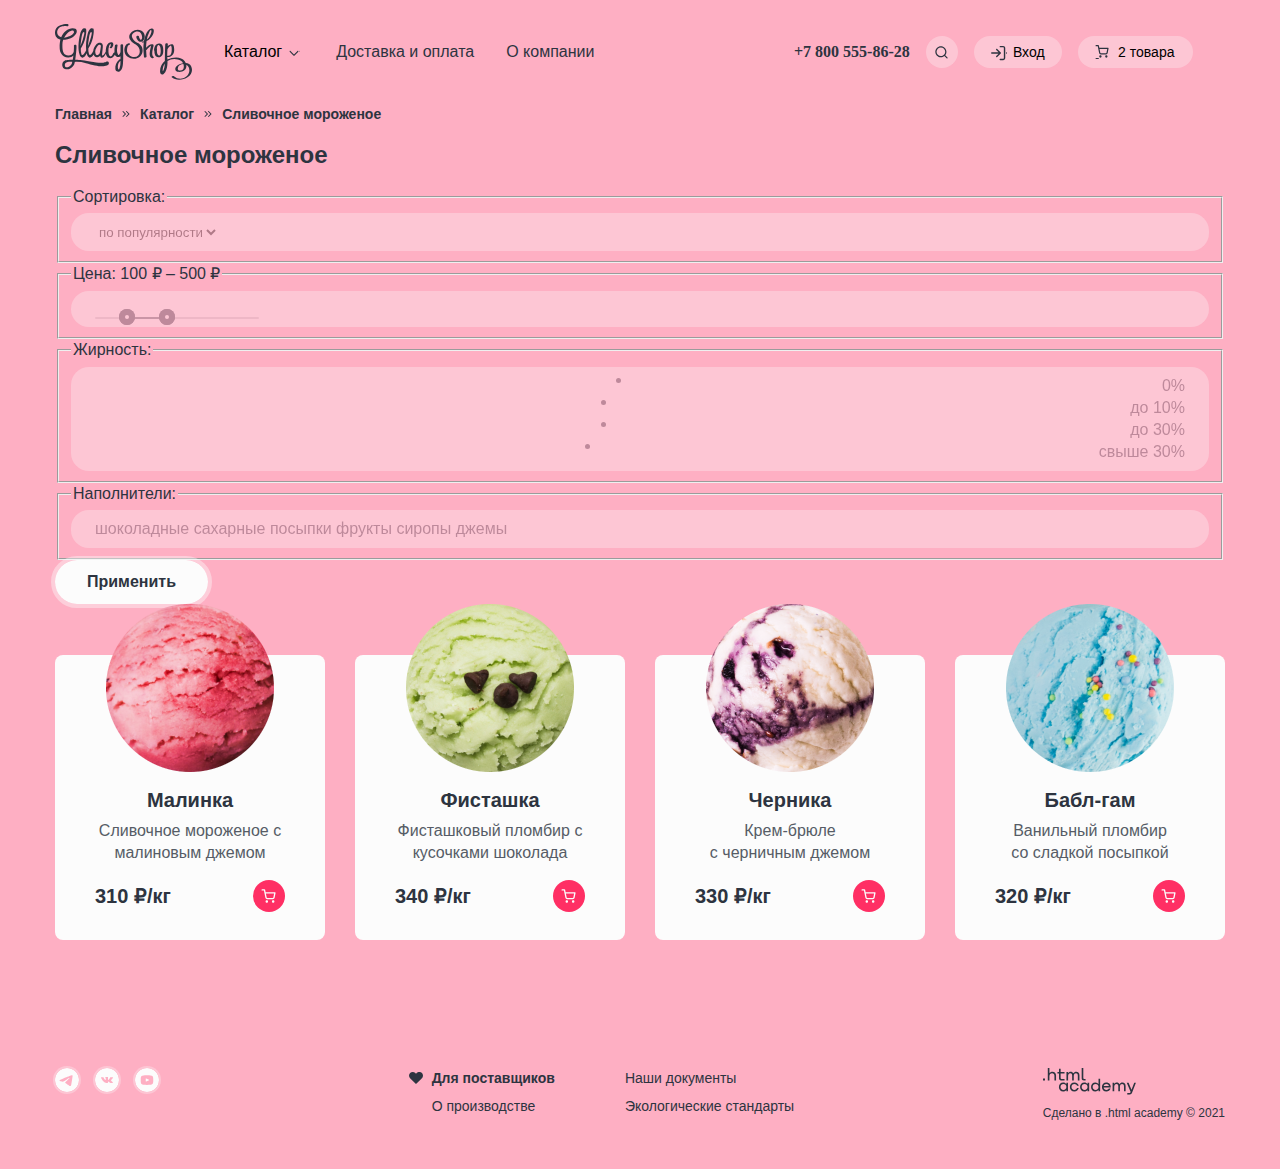
==== commit 2407a893: "15.11.2023" ====
--- a/catalog.html
+++ b/catalog.html
@@ -148,100 +148,95 @@
           <h2 class="head-title">Сливочное мороженое</h2>
         </section>
         <section class=" catalog-filter">
-          <div class="sorting-container">
-            <label>Сортировка:
-              <select class="select-control" name="sorting" aria-label="Сортировка">
-                <option value="popular">по популярности</option>
-              </select>
-            </label>
-          </div>
           <form class="filter-form" action="https://echo.htmlacademy.ru" method="get">
+            <fieldset>
+              <legend>Сортировка:</legend>
+              <div class="catalog-filter-group-wrapper">
+                <select class="select-control" name="sorting" aria-label="Сортировка">
+                  <option value="popular">по популярности</option>
+                  <option value="price">по цене</option>
+                  <option value="fillers">по наполнителю</option>
+                </select>
+              </div>
+            </fieldset>
             <fieldset class="catalog-filter-group">
-              <legend class="catalog-filter-title">Цена:</legend>
-              <div class="range-wrapper-inputs">
-                <label class="catalog-filter-label">
-                  <input class="range-input" type="number" value="100" name="min-price">
-                  ₽
-                </label>
-                <label class="catalog-filter-label">
-                  <input class="range-input" type="number" value="500" name="max-price">
-                  ₽
-                </label>
-              </div>
-              <div class="range">
-                <div class="range-scale">
-                  <div class="range-bar" style="left: 24px; width: 56px;">
-                    <button class="range-toggle toggle-min" type="button">
-                      <span class="visually-hidden">Изменить минимальную цену.</span>
-                    </button>
-                    <button class="range-toggle toggle-max" type="button">
-                      <span class="visually-hidden">Изменить максимальную цену.</span>
-                    </button>
+              <legend class="catalog-filter-title">Цена: 100 ₽ – 500 ₽</legend>
+              <div class="catalog-filter-group-wrapper">
+                <div class="range">
+                  <div class="range-scale">
+                    <div class="range-bar" style="left: 24px; width: 56px;">
+                      <button class="range-toggle toggle-min" type="button">
+                        <span class="visually-hidden">Изменить минимальную цену.</span>
+                      </button>
+                      <button class="range-toggle toggle-max" type="button">
+                        <span class="visually-hidden">Изменить максимальную цену.</span>
+                      </button>
+                    </div>
                   </div>
                 </div>
               </div>
             </fieldset>
             <fieldset class="catalog-filter-group">
               <legend class="catalog-filter-title">Жирность:</legend>
-              <ul class="catalog-filter-list">
-                <li class="catalog-filter-item">
-                  <label class="control">
-                    <input class="control-input visually-hidden" type="radio" name="fat content" value="0%" checked>
-                    <span class="control-mark"></span>
-                    <span class="control-label">0%</span>
-                  </label>
-                </li>
-                <li class="catalog-filter-item">
-                  <label class="control">
-                    <input class="control-input visually-hidden" type="radio" name="fat content" value="0%" checked>
-                    <span class="control-mark"></span>
-                    <span class="control-label">до 10%</span>
-                  </label>
-                </li>
-                <li class="catalog-filter-item">
-                  <label class="control">
-                    <input class="control-input visually-hidden" type="radio" name="fat content" value="0%" checked>
-                    <span class="control-mark"></span>
-                    <span class="control-label">до 30%</span>
-                  </label>
-                </li>
-                <li class="catalog-filter-item">
-                  <label class="control">
-                    <input class="control-input visually-hidden" type="radio" name="fat content" value="0%" checked>
-                    <span class="control-mark"></span>
-                    <span class="control-label">свыше 30%</span>
-                  </label>
-                </li>
-              </ul>
+              <div class="catalog-filter-group-wrapper">
+                <label class="control">
+                  <input class="control-input-radio visually-hidden" type="radio" name="fat content" value="0" checked>
+                  <span class="control-mark"></span>
+                  <span class="control-label">0%</span>
+                </label>
+                <label class="control">
+                  <input class="control-input-radio visually-hidden" type="radio" name="fat content" value="before10"
+                    checked>
+                  <span class="control-mark"></span>
+                  <span class="control-label">до 10%</span>
+                </label>
+                <label class="control">
+                  <input class="control-input-radio visually-hidden" type="radio" name="fat content" value="before30"
+                    checked>
+                  <span class="control-mark"></span>
+                  <span class="control-label">до 30%</span>
+                </label>
+                <label class="control">
+                  <input class="control-input-radio visually-hidden" type="radio" name="fat content" value="after30"
+                    checked>
+                  <span class="control-mark"></span>
+                  <span class="control-label">свыше 30%</span>
+                </label>
+              </div>
             </fieldset>
             <fieldset class="catalog-filter-group">
               <legend class="catalog-filter-title">Наполнители:</legend>
-              <label clacc="chek">
-                <input class="chek-input" type="checkbox" name="fillers" value="chocolate" checked></itput>
-                <span class="chek-box"></span>
-                шоколадные
-              </label>
-              <label clacc="chek">
-                <input class="chek-input" type="checkbox" name="fillers" value="sugar sprinkles" checked></itput>
-                <span class="chek-box"></span>
-                сахарные посыпки
-              </label>
-              <label clacc="chek">
-                <input class="chek-input" type="checkbox" name="fillers" value="fruits"></itput>
-                <span class="chek-box"></span>
-                фрукты
-              </label>
-              <label clacc="chek">
-                <input class="chek-input" type="checkbox" name="fillers" value="syrups"></itput>
-                <span class="chek-box"></span>
-                сиропы
-              </label>
-              <label clacc="chek">
-                <input class="chek-input" type="checkbox" name="fillers" value="jams"></itput>
-                <span class="chek-box"></span>
-                джемы
-              </label>
+              <div class="catalog-filter-group-wrapper">
+                <label clacc="control">
+                  <input class="control-input-checkbox visually-hidden" type="checkbox" name="fillers" value="chocolate"
+                    checked>
+                  <span class="control-mark"></span>
+                  <span class="control-label">шоколадные</span>
+                </label>
+                <label clacc="control">
+                  <input class="control-input-checkbox visually-hidden" type="checkbox" name="fillers"
+                    value="sugar sprinkles" checked>
+                  <span class="control-mark"></span>
+                  <span class="control-label">сахарные посыпки</span>
+                </label>
+                <label clacc="control">
+                  <input class="control-input-checkbox visually-hidden" type="checkbox" name="fillers" value="fruits">
+                  <span class="control-mark"></span>
+                  <span class="control-label">фрукты</span>
+                </label>
+                <label clacc="control">
+                  <input class="control-input-checkbox visually-hidden" type="checkbox" name="fillers" value="syrups">
+                  <span class="control-mark"></span>
+                  <span class="control-label">сиропы</span>
+                </label>
+                <label clacc="control">
+                  <input class="control-input-checkbox visually-hidden" type="checkbox" name="fillers" value="jams">
+                  <span class="control-mark"></span>
+                  <span class="control-label">джемы</span>
+                </label>
+              </div>
             </fieldset>
+            <button class="button button-secondary" type="button">Применить</button>
           </form>
         </section>
         <section class="goods section-main">
--- a/styles/styles.css
+++ b/styles/styles.css
@@ -1720,15 +1720,6 @@
 
 /*filter-group*/
 
-/*.catalog-filter-group {
-  border: none;
-  margin: 0;
-  padding: 0;
-  display: flex;
-  flex-wrap: wrap;
-}
-*/
-
 /* range-slider */
 
 .range-scale {
@@ -1838,11 +1829,6 @@
 }
 
 /*checkbox*/
-
-.chek-input {
-  appearance: none;
-  -webkit-appearence: none;
-}
 
 .chek-box {
   display: block;
@@ -1885,3 +1871,41 @@
   -webkit-mask-size: contain;
   background-color: #2d3440;
 }
+
+.catalog-filter-group-wrapper {
+  background-color: #fcfcfc;
+  opacity: 0.3;
+  border-radius: 18px;
+  background-size: contain;
+  padding: 8px 24px;
+  gap: 16px;
+}
+
+.select-control {
+  background-color: transparent;
+  border: none;
+}
+
+.control {
+  display: flex;
+  flex-wrap: wrap;
+  gap: 8px;
+}
+
+.control-input-radio + .control-mark {
+  width: 16px;
+  height: 16px;
+  border-radius: 50%;
+  box-shadow: 0 0 0 0 1px #2d3440;
+  position: relative;
+  display: flex;
+  margin: auto;
+}
+
+.control-input-radio + .control-mark::before {
+  content: "";
+  width: 5px;
+  height: 5px;
+  border-radius: 50%;
+  background-color: #2d3440;
+}
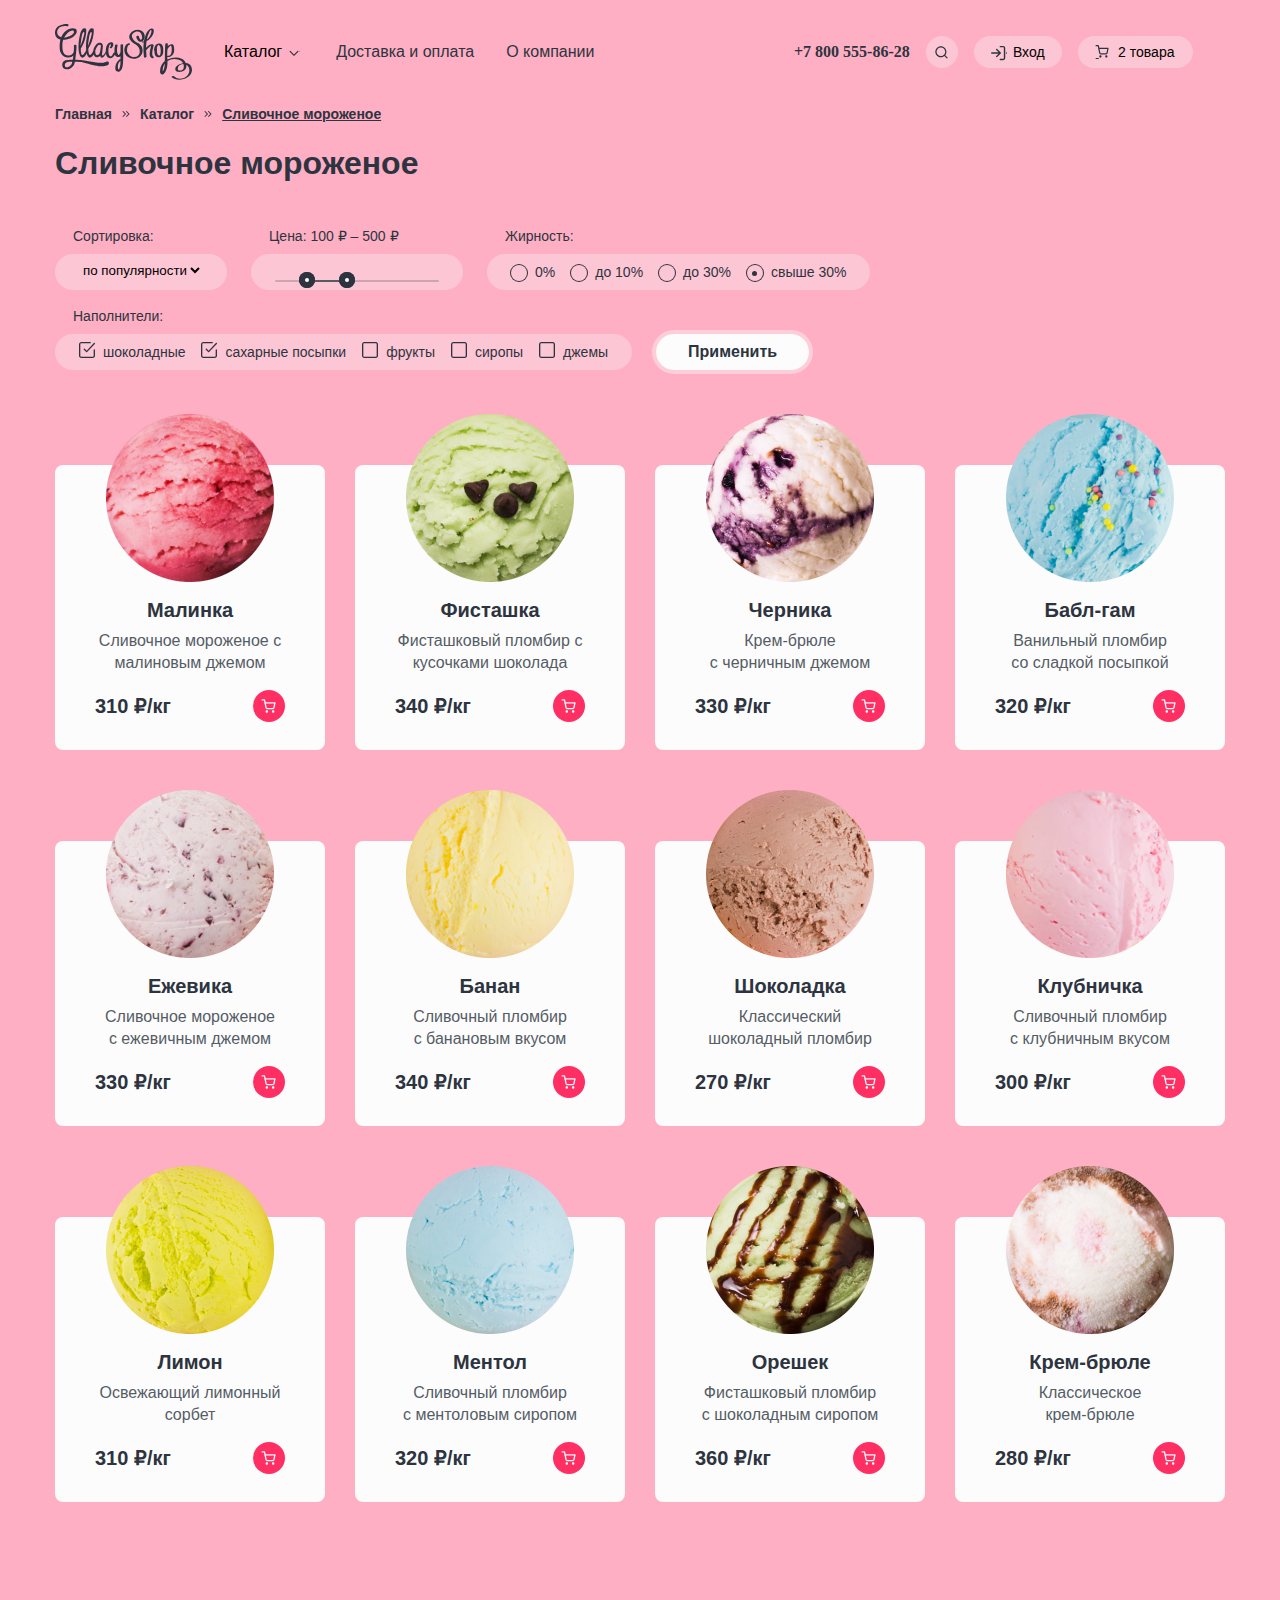
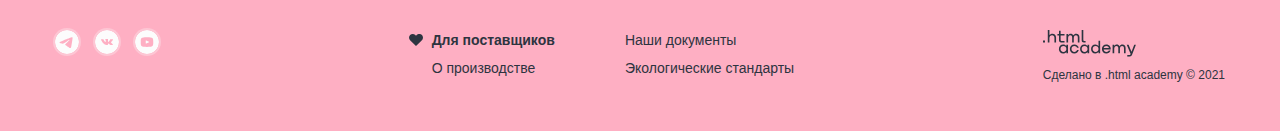
==== commit c99a9d4f: "1.12.2023" ====
--- a/catalog.html
+++ b/catalog.html
@@ -136,21 +136,22 @@
         <section class="page-head">
           <ol class="breadcrumbs">
             <li class="breadcrumbs-item">
-              <a class="breadcrumbs-link" href="#">Главная</a>
+              <a class="breadcrumbs-link" href="index.html">Главная</a>
             </li>
             <li class="breadcrumbs-item">
               <a class="breadcrumbs-link" href="#">Каталог</a>
             </li>
             <li class="breadcrumbs-item breadcrumbs-active">
-              <a class="breadcrumbs-link" href="#">Сливочное мороженое</a>
+              <a class="breadcrumbs-link" href="catalog.html">Сливочное мороженое</a>
             </li>
           </ol>
           <h2 class="head-title">Сливочное мороженое</h2>
         </section>
-        <section class=" catalog-filter">
+        <section class="catalog-filter">
+          <h2 class="visually-hidden">Воспользуйтесь фильтром</h2>
           <form class="filter-form" action="https://echo.htmlacademy.ru" method="get">
-            <fieldset>
-              <legend>Сортировка:</legend>
+            <fieldset class="catalog-filter-group">
+              <legend class="catalog-filter-title">Сортировка:</legend>
               <div class="catalog-filter-group-wrapper">
                 <select class="select-control" name="sorting" aria-label="Сортировка">
                   <option value="popular">по популярности</option>
@@ -207,36 +208,36 @@
             <fieldset class="catalog-filter-group">
               <legend class="catalog-filter-title">Наполнители:</legend>
               <div class="catalog-filter-group-wrapper">
-                <label clacc="control">
+                <label class="control">
                   <input class="control-input-checkbox visually-hidden" type="checkbox" name="fillers" value="chocolate"
                     checked>
                   <span class="control-mark"></span>
                   <span class="control-label">шоколадные</span>
                 </label>
-                <label clacc="control">
+                <label class="control">
                   <input class="control-input-checkbox visually-hidden" type="checkbox" name="fillers"
                     value="sugar sprinkles" checked>
                   <span class="control-mark"></span>
                   <span class="control-label">сахарные посыпки</span>
                 </label>
-                <label clacc="control">
+                <label class="control">
                   <input class="control-input-checkbox visually-hidden" type="checkbox" name="fillers" value="fruits">
                   <span class="control-mark"></span>
                   <span class="control-label">фрукты</span>
                 </label>
-                <label clacc="control">
+                <label class="control">
                   <input class="control-input-checkbox visually-hidden" type="checkbox" name="fillers" value="syrups">
                   <span class="control-mark"></span>
                   <span class="control-label">сиропы</span>
                 </label>
-                <label clacc="control">
+                <label class="control">
                   <input class="control-input-checkbox visually-hidden" type="checkbox" name="fillers" value="jams">
                   <span class="control-mark"></span>
                   <span class="control-label">джемы</span>
                 </label>
               </div>
             </fieldset>
-            <button class="button button-secondary" type="button">Применить</button>
+            <button class="button button-secondary filter-form-button" type="button">Применить</button>
           </form>
         </section>
         <section class="goods section-main">
@@ -253,7 +254,8 @@
               </div>
             </li>
             <li class="goods-item">
-              <img class="goods-img" src="./images/content/goods/goods-fistashka.png" alt="мороженое Фисташка">
+              <img class="goods-img" src="./images/content/goods/goods-fistashka.png" width="168" height="168"
+                alt="мороженое Фисташка">
               <h3 class="goods-title">Фисташка</h3>
               <p class="goods-description">Фисташковый пломбир с кусочками шоколада</p>
               <div class="cards-price-wrapper">
@@ -273,11 +275,91 @@
             </li>
             <li class="goods-item">
               <img class="goods-img" src="./images/content/goods/goods-babl-gam.png" width="168" height="168"
-                alt="Мороженое  Бабл-гам">
+                alt="Мороженое Бабл-гам">
               <h3 class="goods-title">Бабл-гам</h3>
               <p class="goods-description">Ванильный пломбир со&nbsp;сладкой посыпкой</p>
               <div class="cards-price-wrapper">
                 <span class="cards-price">320 ₽/кг</span>
+                <button class="button button-cards"></button>
+              </div>
+            </li>
+            <li class="goods-item">
+              <img class="goods-img" src="./images/content/goods/goods-ejevika.png" width="168" height="168"
+                alt="Мороженое Ежевика">
+              <h3 class="goods-title">Ежевика</h3>
+              <p class="goods-description">Сливочное мороженое с&nbsp;ежевичным джемом</p>
+              <div class="cards-price-wrapper">
+                <span class="cards-price">330 ₽/кг</span>
+                <button class="button button-cards"></button>
+              </div>
+            </li>
+            <li class="goods-item">
+              <img class="goods-img" src="./images/content/goods/goods-banan.png" width="168" height="168"
+                alt="Мороженое Банан">
+              <h3 class="goods-title">Банан</h3>
+              <p class="goods-description">Сливочный пломбир с&nbsp;банановым вкусом</p>
+              <div class="cards-price-wrapper">
+                <span class="cards-price">340 ₽/кг</span>
+                <button class="button button-cards"></button>
+              </div>
+            </li>
+            <li class="goods-item">
+              <img class="goods-img" src="./images/content/goods/goods-shokolad.png" width="168" height="168"
+                alt="Мороженое Шоколадка">
+              <h3 class="goods-title">Шоколадка</h3>
+              <p class="goods-description">Классический шоколадный пломбир</p>
+              <div class="cards-price-wrapper">
+                <span class="cards-price">270 ₽/кг</span>
+                <button class="button button-cards"></button>
+              </div>
+            </li>
+            <li class="goods-item">
+              <img class="goods-img" src="./images/content/goods/goods-klubnichka.png" width="168" height="168"
+                alt="Мороженое Клубничка">
+              <h3 class="goods-title">Клубничка</h3>
+              <p class="goods-description">Сливочный пломбир с&nbsp;клубничным вкусом</p>
+              <div class="cards-price-wrapper">
+                <span class="cards-price">300 ₽/кг</span>
+                <button class="button button-cards"></button>
+              </div>
+            </li>
+            <li class="goods-item">
+              <img class="goods-img" src="./images/content/goods/goods-lemon.png" width="168" height="168"
+                alt="Мороженое Лимон">
+              <h3 class="goods-title">Лимон</h3>
+              <p class="goods-description">Освежающий лимонный сорбет</p>
+              <div class="cards-price-wrapper">
+                <span class="cards-price">310 ₽/кг</span>
+                <button class="button button-cards"></button>
+              </div>
+            </li>
+            <li class="goods-item">
+              <img class="goods-img" src="./images/content/goods/goods-mentol.png" width="168" height="168"
+                alt="Мороженое Ментол">
+              <h3 class="goods-title">Ментол</h3>
+              <p class="goods-description">Сливочный пломбир с&nbsp;ментоловым сиропом</p>
+              <div class="cards-price-wrapper">
+                <span class="cards-price">320 ₽/кг</span>
+                <button class="button button-cards"></button>
+              </div>
+            </li>
+            <li class="goods-item">
+              <img class="goods-img" src="./images/content/goods/goods-oreshek.png" width="168" height="168"
+                alt="Мороженое Орешек">
+              <h3 class="goods-title">Орешек</h3>
+              <p class="goods-description">Фисташковый пломбир с&nbsp;шоколадным сиропом</p>
+              <div class="cards-price-wrapper">
+                <span class="cards-price">360 ₽/кг</span>
+                <button class="button button-cards"></button>
+              </div>
+            </li>
+            <li class="goods-item">
+              <img class="goods-img" src="./images/content/goods/goods-cream-brule.png" width="168" height="168"
+                alt="Крем-брюле">
+              <h3 class="goods-title">Крем-брюле</h3>
+              <p class="goods-description">Классическое<br>крем-брюле</p>
+              <div class="cards-price-wrapper">
+                <span class="cards-price">280 ₽/кг</span>
                 <button class="button button-cards"></button>
               </div>
             </li>
--- a/styles/styles.css
+++ b/styles/styles.css
@@ -57,8 +57,12 @@
  color: #2d3440;
 }
 
+.main-catalog,
+.main-index {
+  flex-grow: 1;
+}
+
 .page-container {
-  flex-grow: 1;
   width: 1170px;
   margin: 0 auto;
 }
@@ -1685,7 +1689,7 @@
 /* breadcrumbs */
 
 .breadcrumbs {
-  margin: 0;
+  margin: 0 0 16px 0;
   padding: 0;
   list-style-type: none;
   display: flex;
@@ -1706,6 +1710,19 @@
   font-size: 14px;
   font-weight: 700;
   line-height: 20px;
+  transition: opacity 0.3s ease;
+}
+
+.breadcrumbs-link:hover {
+  opacity: 0.3;
+}
+
+.breadcrumbs-link:focus {
+  opacity: 0.6;
+}
+
+.breadcrumbs-active{
+  text-decoration-line: underline;
 }
 
 .breadcrumbs .breadcrumbs-item:not(:last-child)::after {
@@ -1718,7 +1735,71 @@
   background-position: center;
 }
 
+.head-title {
+  padding: 0;
+  margin: 0 0 40px 0;
+  font-size: 32px;
+  font-weight: 900;
+  line-height: 46px;
+}
+
 /*filter-group*/
+
+.catalog-filter {
+  margin-bottom: 44px;
+}
+
+.filter-form {
+  display: flex;
+  flex-wrap: wrap;
+  gap: 16px 24px;
+  align-items: flex-end;
+}
+
+.catalog-filter-group {
+  padding: 0;
+  margin: 0;
+  border: none;
+}
+
+.catalog-filter-title {
+  font-size: 14px;
+  line-height: 20px;
+  margin-bottom: 8px;
+  margin-left: 16px;
+}
+
+.catalog-filter-group-wrapper {
+  background-color: rgba(252, 252, 252, 0.3);
+  border-radius: 18px;
+  padding: 8px 24px;
+  gap: 16px;
+  display: flex;
+  flex-wrap: wrap;
+  min-height: 36px;
+  align-items: flex-start;
+}
+
+.filter-form-button {
+  padding: 8px 32px;
+  align-self: flex-end;
+}
+
+.control {
+  display: flex;
+  gap: 8px;
+  cursor: pointer;
+}
+
+.control-label {
+  font-size: 14px;
+  line-height: 20px;
+}
+
+.select-control {
+  background-color: transparent;
+  border: none;
+}
 
 /* range-slider */
 
@@ -1830,11 +1911,10 @@
 
 /*checkbox*/
 
-.chek-box {
+.control-input-checkbox + .control-mark {
   display: block;
   width: 16px;
   height: 16px;
-  background-color: transparent;
   mask: url("../images/svg/checkbox.svg");
   -webkit-mask: url("../images/svg/checkbox.svg");
   mask-size: contain;
@@ -1843,28 +1923,7 @@
   transition: backgroun-color 0.3s ease;
 }
 
-.chek-input:hover + .chek-box{
-  background-color: #FCFCFC;
-}
-
-.chek-input:checked:hover + .chek-box{
-  background-color: #FCFCFC;
-}
-
-.chek-input:focus + .chek-box{
-  background-color: #FCFCFC;
-}
-
-
-.chek-input:desabled + .chek-box{
-  background-color: rgba(45, 52, 64, 0.5);
-}
-
-.chek-input:checked:desabled + .chek-box{
-  background-color: rgba(45, 52, 64, 0.5);
-}
-
-.chek-input:checked + .chek-box {
+.control-input-checkbox:checked + .control-mark {
   mask: url("../images/svg/checkbox-on.svg");
   -webkit-mask: url("../images/svg/checkbox-on.svg");
   mask-size: contain;
@@ -1872,34 +1931,38 @@
   background-color: #2d3440;
 }
 
-.catalog-filter-group-wrapper {
-  background-color: #fcfcfc;
-  opacity: 0.3;
-  border-radius: 18px;
-  background-size: contain;
-  padding: 8px 24px;
-  gap: 16px;
-}
-
-.select-control {
-  background-color: transparent;
-  border: none;
-}
-
-.control {
-  display: flex;
-  flex-wrap: wrap;
-  gap: 8px;
-}
+.control-input-checkbox:hover + .control-mark{
+  background-color: #FCFCFC;
+}
+
+.control-input-checkbox:checked:hover + .control-mark{
+  background-color: #FCFCFC;
+}
+
+.control-input-checkbox:focus + .control-mark{
+  background-color: #FCFCFC;
+}
+
+
+.control-input-checkbox:desabled + .control-mark{
+  background-color: rgba(45, 52, 64, 0.5);
+}
+
+.control-input-checkbox:checked:desabled + .control-mark{
+  background-color: rgba(45, 52, 64, 0.5);
+}
+
+/*radio*/
 
 .control-input-radio + .control-mark {
   width: 16px;
   height: 16px;
   border-radius: 50%;
-  box-shadow: 0 0 0 0 1px #2d3440;
-  position: relative;
-  display: flex;
-  margin: auto;
+  box-shadow: 0 0 0 1px #2d3440;
+  display: flex;
+  flex-shrink: 0;
+  margin-top: 3px;
+  transition: box-shadow 0.3s ease;
 }
 
 .control-input-radio + .control-mark::before {
@@ -1908,4 +1971,37 @@
   height: 5px;
   border-radius: 50%;
   background-color: #2d3440;
-}
+  margin: auto;
+  opacity: 0;
+  transition: opacity 0.3s ease, background-color 0.3s ease;
+}
+
+.control-input-radio:checked + .control-mark::before {
+  opacity: 1;
+}
+
+.control-input-radio:checked:hover + .control-mark::before {
+  opacity: 1;
+  background-color: #fcfcfc;
+}
+
+.control-input-radio:checked:focus + .control-mark::before {
+  opacity: 1;
+  background-color: #fcfcfc;
+}
+
+.control-input-radio:checked:disabled + .control-mark::before {
+  opacity: 0.4 ;
+}
+
+.control-input-radio:hover + .control-mark {
+  box-shadow: 0 0 0 1px #fcfcfc;
+}
+
+.control-input-radio:focus + .control-mark {
+  box-shadow: 0 0 0 1px #fcfcfc;
+}
+
+.control-input-radio:disabled + .control-mark {
+  opacity: 0.4 ;
+}
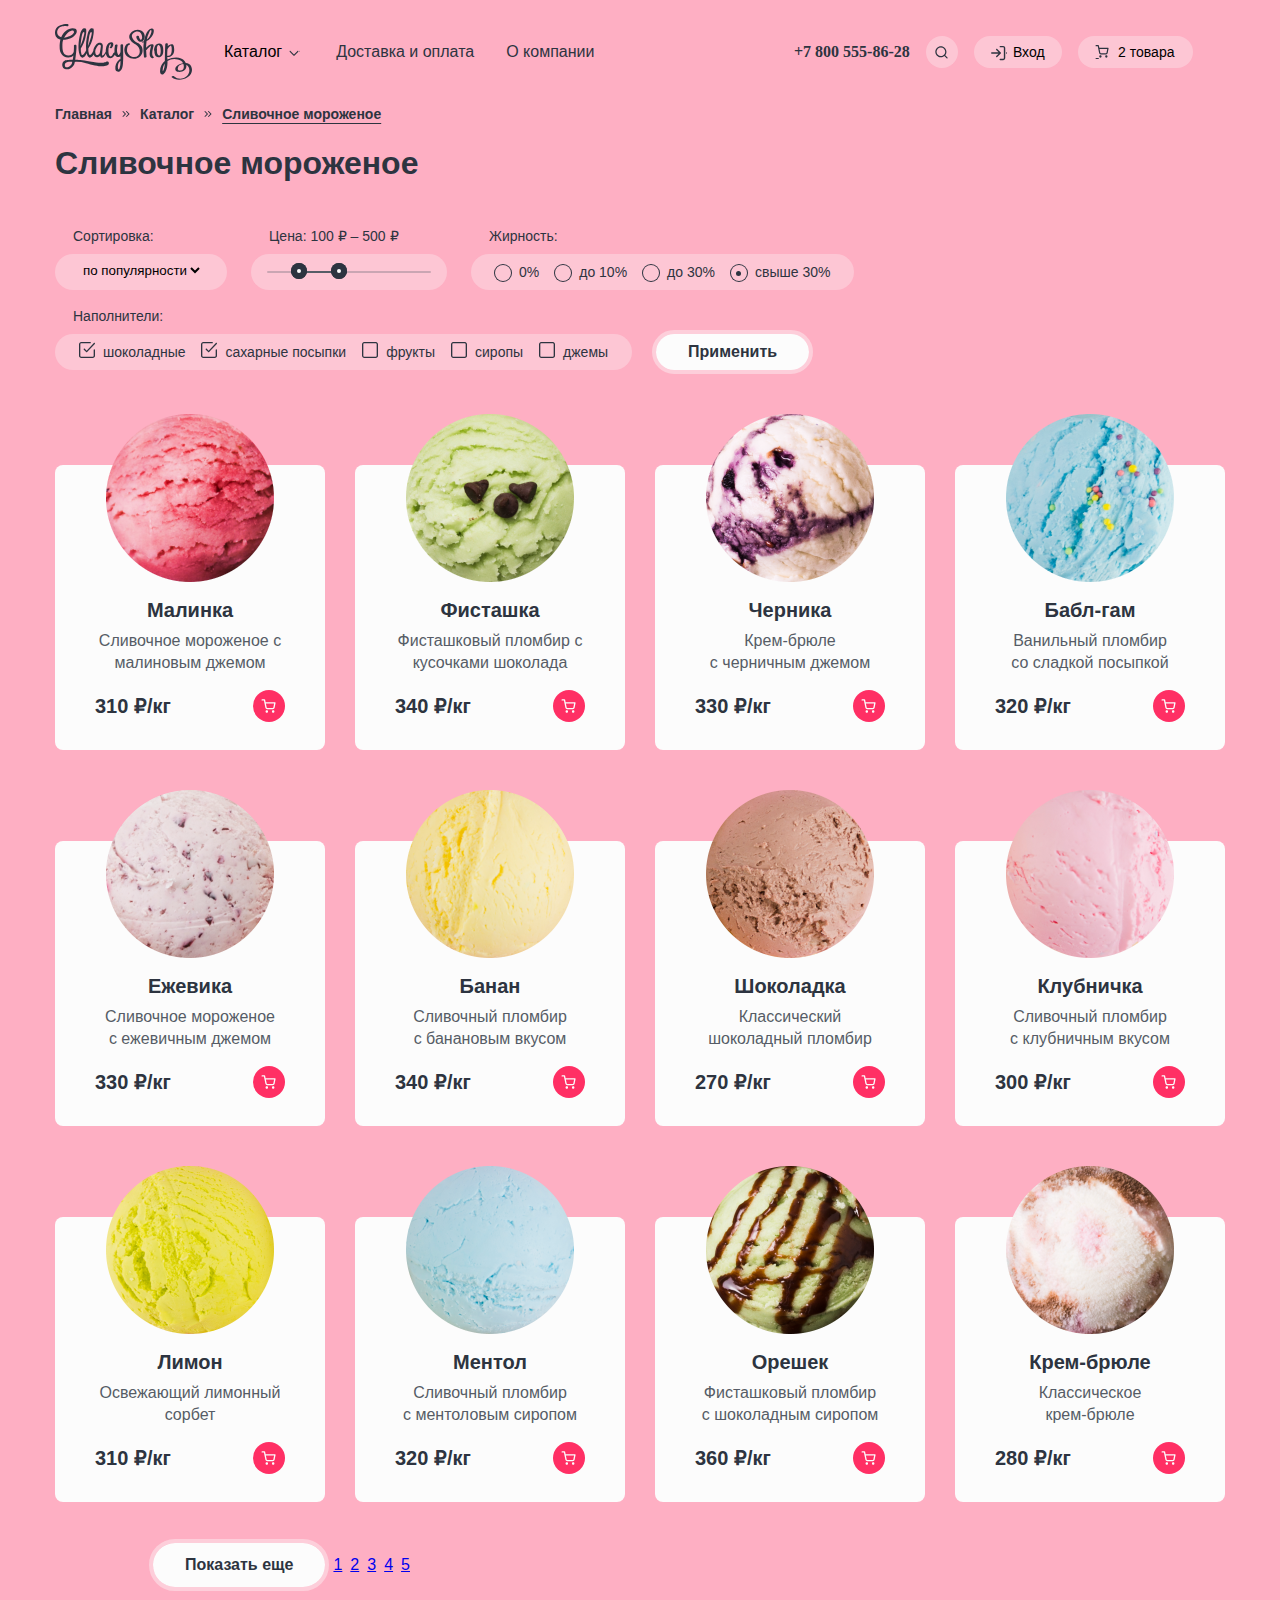
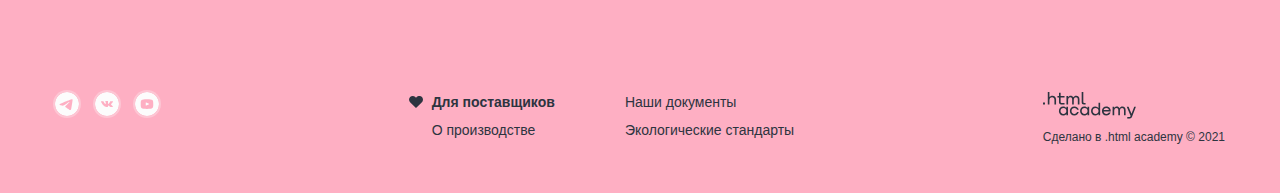
==== commit ef7e69bc: "12.12. 2023" ====
--- a/catalog.html
+++ b/catalog.html
@@ -141,8 +141,8 @@
             <li class="breadcrumbs-item">
               <a class="breadcrumbs-link" href="#">Каталог</a>
             </li>
-            <li class="breadcrumbs-item breadcrumbs-active">
-              <a class="breadcrumbs-link" href="catalog.html">Сливочное мороженое</a>
+            <li class="breadcrumbs-item">
+              <a class="breadcrumbs-link breadcrumbs-link-active" href="catalog.html">Сливочное мороженое</a>
             </li>
           </ol>
           <h2 class="head-title">Сливочное мороженое</h2>
@@ -162,7 +162,7 @@
             </fieldset>
             <fieldset class="catalog-filter-group">
               <legend class="catalog-filter-title">Цена: 100 ₽ – 500 ₽</legend>
-              <div class="catalog-filter-group-wrapper">
+              <div class="catalog-filter-group-wrapper range-wrapper">
                 <div class="range">
                   <div class="range-scale">
                     <div class="range-bar" style="left: 24px; width: 56px;">
@@ -240,7 +240,7 @@
             <button class="button button-secondary filter-form-button" type="button">Применить</button>
           </form>
         </section>
-        <section class="goods section-main">
+        <section class="goods-catalog">
           <h2 class="visually-hidden">Попробуйте вкусы нашего мороженого</h2>
           <ul class="goods-list">
             <li class="goods-item">
@@ -364,6 +364,32 @@
               </div>
             </li>
           </ul>
+          <div class="pagination">
+            <button class="button button-secondary ">Показать еще</button>
+            <ul class="pagination-list">
+              <li class="pagination-item">
+                <a class="pagination-link pagination-link-prev" href="#" aria-label="предыдущая страница"></a>
+              </li>
+              <li class="pagination-item">
+                <a class="pagination-link pagination-link-current" href="#">1</a>
+              </li>
+              <li class="pagination-item">
+                <a class="pagination-link" href="#">2</a>
+              </li>
+              <li class="pagination-item">
+                <a class="pagination-link" href="#">3</a>
+              </li>
+              <li class="pagination-item">
+                <a class="pagination-link" href="#">4</a>
+              </li>
+              <li class="pagination-item">
+                <a class="pagination-link" href="#">5</a>
+              </li>
+              <li class="pagination-item">
+                <a class="pagination-link pagination-link-next" aria-label="сдудующая страница" href="#"></a>
+              </li>
+            </ul>
+          </div>
         </section>
       </main>
       <footer class="page-footer">
--- a/styles/styles.css
+++ b/styles/styles.css
@@ -1147,8 +1147,8 @@
 
 /*goods*/
 
-.goods {
-  margin-bottom: 80px;
+.goods-catalog {
+  margin-bottom: 16px;
 }
 
 .goods-list {
@@ -1512,6 +1512,82 @@
   grid-column: 1/3;
 }
 
+/*tooltip*/
+
+.delivery-input-tooltip-wrapper {
+  display: flex;
+  gap: 4px;
+  align-items: center;
+
+}
+
+.delivery-input-tooltip {
+  position: relative;
+  display: block;
+
+}
+
+.delivery-input-tooltip::before {
+  content: "";
+  width: 14px;
+  height: 20px;
+  background-image: url("../images/svg/tooltip-icon.svg");
+  background-position: center;
+  background-repeat: no-repeat;
+  display: block;
+  cursor: pointer;
+}
+
+.delivery-input-tooltip:hover .delivery-input-tooltip-content {
+  opacity: 1;
+  visibility: visible;
+}
+
+.delivery-input-tooltip-content {
+  position: absolute;
+  width: 169px;
+  display: block;
+  padding: 10px 8px 10px 15px;
+  background-color: #FCFCFC;
+  box-shadow: 0 0 4px 8px rgba(194, 194, 194, 0.20);
+  border: 1px solid #B9B9B9;
+  color: #565C66;
+  font-weight: 400;
+  font-size: 12px;
+  line-height: 16px;
+  border-radius: 4px;
+  top: -8px;
+  left: 23px;
+  visibility: hidden;
+  opacity: 0;
+  transition: opacity 0.3s ease, visibility 0.3s ease;
+}
+
+.delivery-input-tooltip-content::before {
+  content: "";
+  width: 10px;
+  height: 100%;
+  position: absolute;
+  top: 0;
+  left: -10px;
+}
+
+.delivery-input-tooltip-content::after {
+  content: "";
+  position: absolute;
+  top: 11px;
+  left: -4px;
+  width: 8px;
+  height: 8px;
+  background-color: #FCFCFC;
+  border: 1px solid #B9B9B9;
+  border-bottom: none;
+  border-right: none;
+  transform: rotate(-45deg);
+
+}
+
+
 /*Feedback*/
 
 .feedback {
@@ -1713,16 +1789,17 @@
   transition: opacity 0.3s ease;
 }
 
+.breadcrumbs-link-active {
+  text-decoration: underline;
+  text-underline-offset: 4px;
+}
+
 .breadcrumbs-link:hover {
   opacity: 0.3;
 }
 
 .breadcrumbs-link:focus {
   opacity: 0.6;
-}
-
-.breadcrumbs-active{
-  text-decoration-line: underline;
 }
 
 .breadcrumbs .breadcrumbs-item:not(:last-child)::after {
@@ -1780,6 +1857,10 @@
   align-items: flex-start;
 }
 
+.range-wrapper {
+  padding: 10px 16px;
+}
+
 .filter-form-button {
   padding: 8px 32px;
   align-self: flex-end;
@@ -1802,13 +1883,16 @@
 }
 
 /* range-slider */
+
+.range {
+  margin: auto;
+}
 
 .range-scale {
   width: 164px;
   height: 2px;
   background-color: rgba(86,92,102,0.3);
   position: relative;
-  margin-top: 18px;
   border-radius: 1px;
 }
 
@@ -2005,3 +2089,11 @@
 .control-input-radio:disabled + .control-mark {
   opacity: 0.4 ;
 }
+
+/*pagination*/
+
+.pagination {
+  padding: 41px 98px;
+  display: flex;
+  align-items: center;
+}
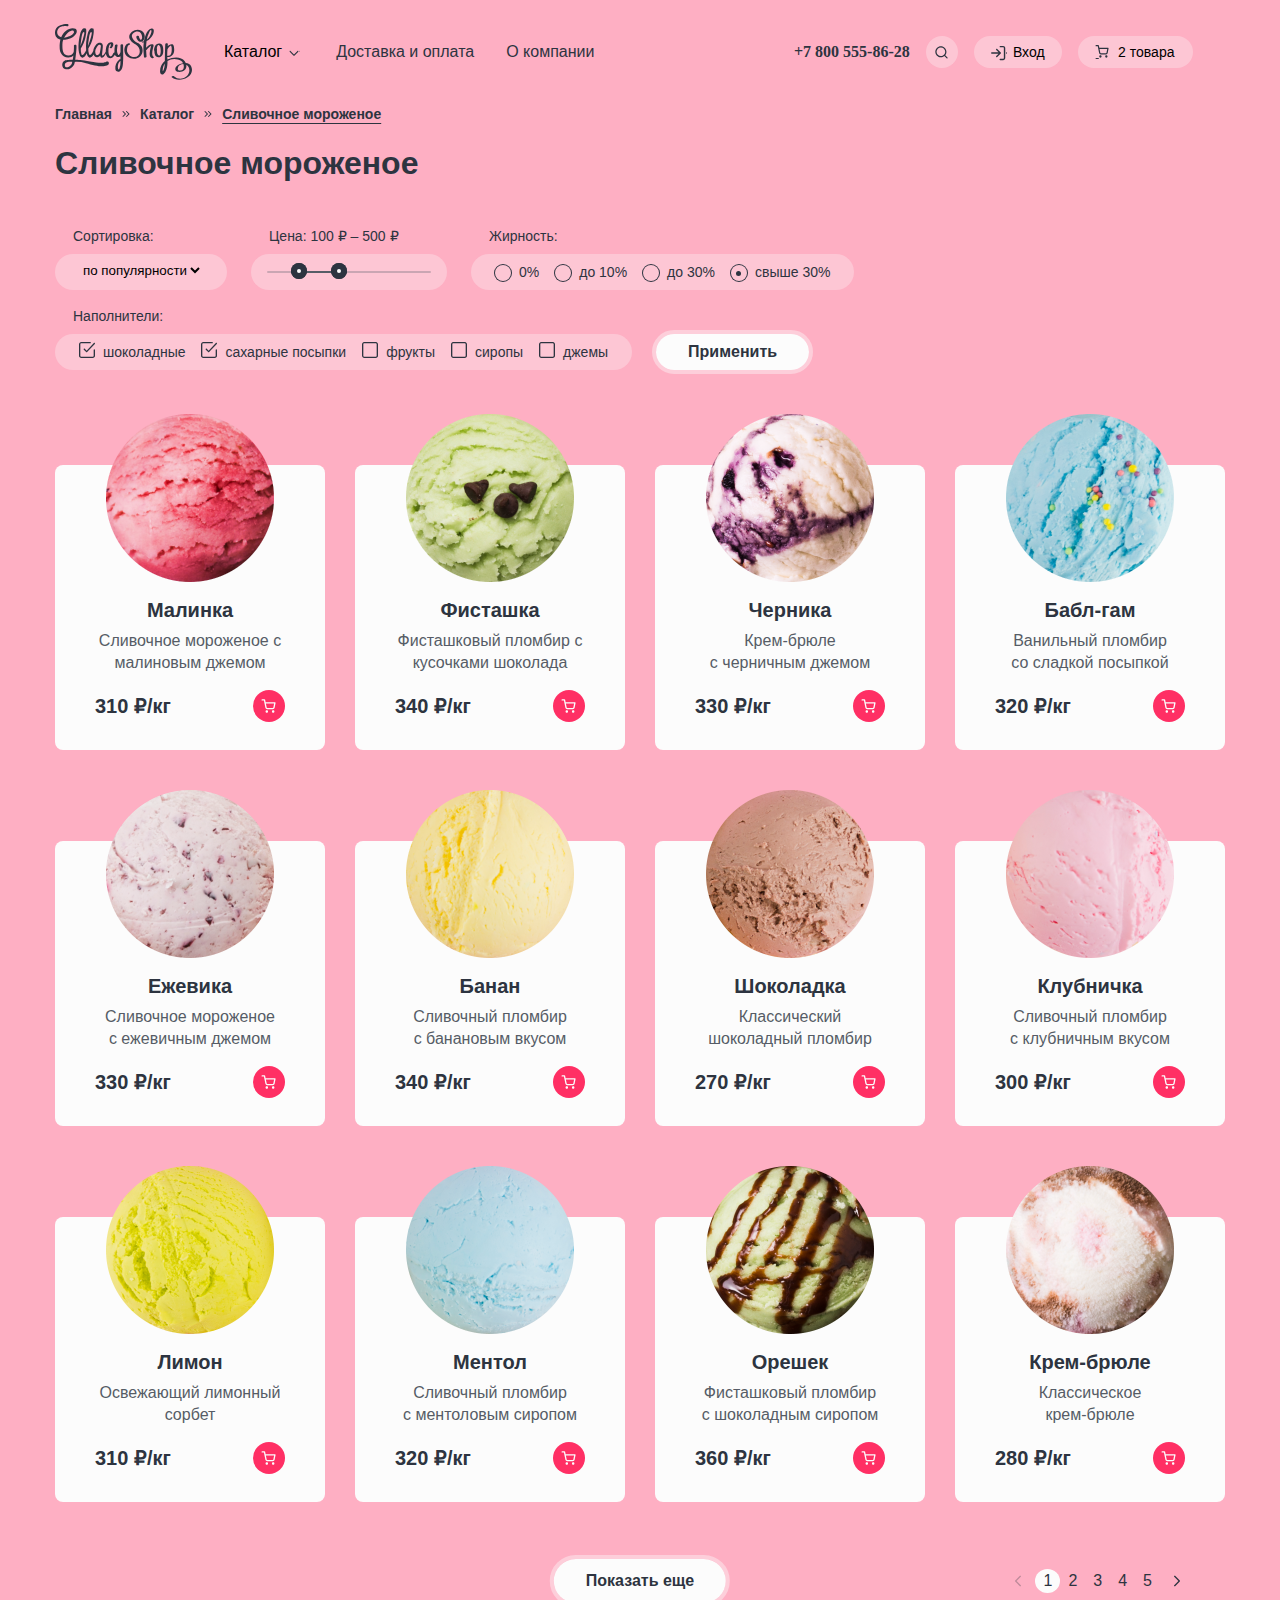
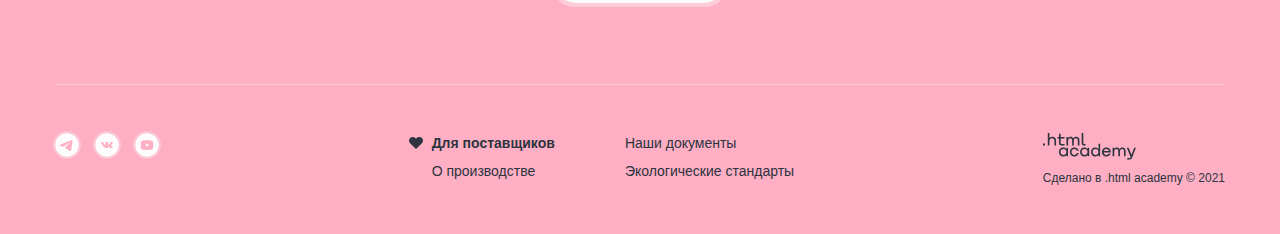
==== commit 66334458: "17.12.2023" ====
--- a/catalog.html
+++ b/catalog.html
@@ -364,35 +364,25 @@
               </div>
             </li>
           </ul>
-          <div class="pagination">
-            <button class="button button-secondary ">Показать еще</button>
-            <ul class="pagination-list">
-              <li class="pagination-item">
-                <a class="pagination-link pagination-link-prev" href="#" aria-label="предыдущая страница"></a>
-              </li>
-              <li class="pagination-item">
-                <a class="pagination-link pagination-link-current" href="#">1</a>
-              </li>
-              <li class="pagination-item">
-                <a class="pagination-link" href="#">2</a>
-              </li>
-              <li class="pagination-item">
-                <a class="pagination-link" href="#">3</a>
-              </li>
-              <li class="pagination-item">
-                <a class="pagination-link" href="#">4</a>
-              </li>
-              <li class="pagination-item">
-                <a class="pagination-link" href="#">5</a>
-              </li>
-              <li class="pagination-item">
-                <a class="pagination-link pagination-link-next" aria-label="сдудующая страница" href="#"></a>
-              </li>
-            </ul>
+          <div class="page-pagination">
+            <button class="button button-secondary page-pagination-button">Показать еще</button>
+            <div class="page-pagination-container">
+              <a class="page-pagination-link-arrow page-pagination-link-prev page-pagination-link-arrow-desabled"
+                href="#" aria-label="предыдущая страница"></a>
+              <div class="page-pagination-wrapper">
+                <a class="page-pagination-link page-pagination-link-current" href="#">1</a>
+                <a class="page-pagination-link" href="#">2</a>
+                <a class="page-pagination-link" href="#">3</a>
+                <a class="page-pagination-link" href="#">4</a>
+                <a class="page-pagination-link" href="#">5</a>
+              </div>
+              <a class="page-pagination-link-arrow page-pagination-link-next" href="#"
+                aria-label="сдудующая страница"></a>
+            </div>
           </div>
         </section>
       </main>
-      <footer class="page-footer">
+      <footer class="page-footer footer-catalog">
         <ul class="slider-socials-list socials">
           <li class="slider-socials-item">
             <a class="socials-link socials-link-tg" href="https://t.me/htmlacademy" aria-label="Наш телеграмм"></a>
--- a/styles/styles.css
+++ b/styles/styles.css
@@ -1148,7 +1148,7 @@
 /*goods*/
 
 .goods-catalog {
-  margin-bottom: 16px;
+  margin-bottom: 40px;
 }
 
 .goods-list {
@@ -2090,10 +2090,96 @@
   opacity: 0.4 ;
 }
 
-/*pagination*/
-
-.pagination {
-  padding: 41px 98px;
-  display: flex;
+/*page-pagination*/
+
+.page-pagination {
+  margin-top: 16px;
+  padding: 41px 41px;
+  display: flex;
+  gap: 40px;
+}
+
+.page-pagination-container {
+  display: flex;
+  gap: 8px;
   align-items: center;
 }
+
+.page-pagination-wrapper {
+  display: flex;
+  flex-wrap: wrap;
+  align-items: center;
+}
+
+.page-pagination-link-arrow {
+  width: 16px;
+  height: 16px;
+  mask: url("../images/svg/pagination-arrow-right.svg");
+  -webkit-mask: url("../images/svg/pagination-arrow-right.svg");
+  mask-size: contain;
+  background-color: #2d3440;
+}
+
+.page-pagination-link-prev {
+  transform: rotate(180deg);
+}
+
+.page-pagination-link-arrow:hover,
+.page-pagination-link-arrow:focus {
+  opacity: 0.3;
+}
+
+.page-pagination-link-arrow:active{
+  opacity: 0.6;
+}
+
+.page-pagination-link-arrow:disabled {
+  pointer-events: none;
+  background-color: rgba(45, 52, 64, 0.3);
+
+}
+
+.page-pagination-link-arrow-desabled{
+  background-color: rgba(45, 52, 64, 0.3);
+}
+
+.page-pagination-link {
+  color: #2d3440;
+  text-decoration: none;
+  font-size: 16px;
+  line-height: 20px;
+  padding: 2px 8px;
+}
+
+.page-pagination-link:hover {
+  border-radius: 50%;
+  background-color: rgba(252, 252, 252, 0.5);
+}
+
+.page-pagination-link:focus{
+  border-radius: 50%;
+  background-color: rgba(252, 252, 252, 0.3);
+  box-shadow: inset 0 0 0 1px #2d3440;
+}
+
+.page-pagination-link:active {
+  border-radius: 50%;
+  background-color: rgba(252, 252, 252, 0.5);
+  box-shadow: inset 0 0 0 1px #fcfcfc;
+}
+
+.page-pagination-link-current {
+  border-radius: 50%;
+  background-color: rgba(252, 252, 252, 1);
+}
+
+.page-pagination-button {
+  margin: 0 auto 0 50%;
+  transform: translateX(-50%);
+}
+
+/*footer-catalog*/
+
+.footer-catalog {
+  border-top: 1px solid rgba(252, 252, 252, 0.30);
+}
